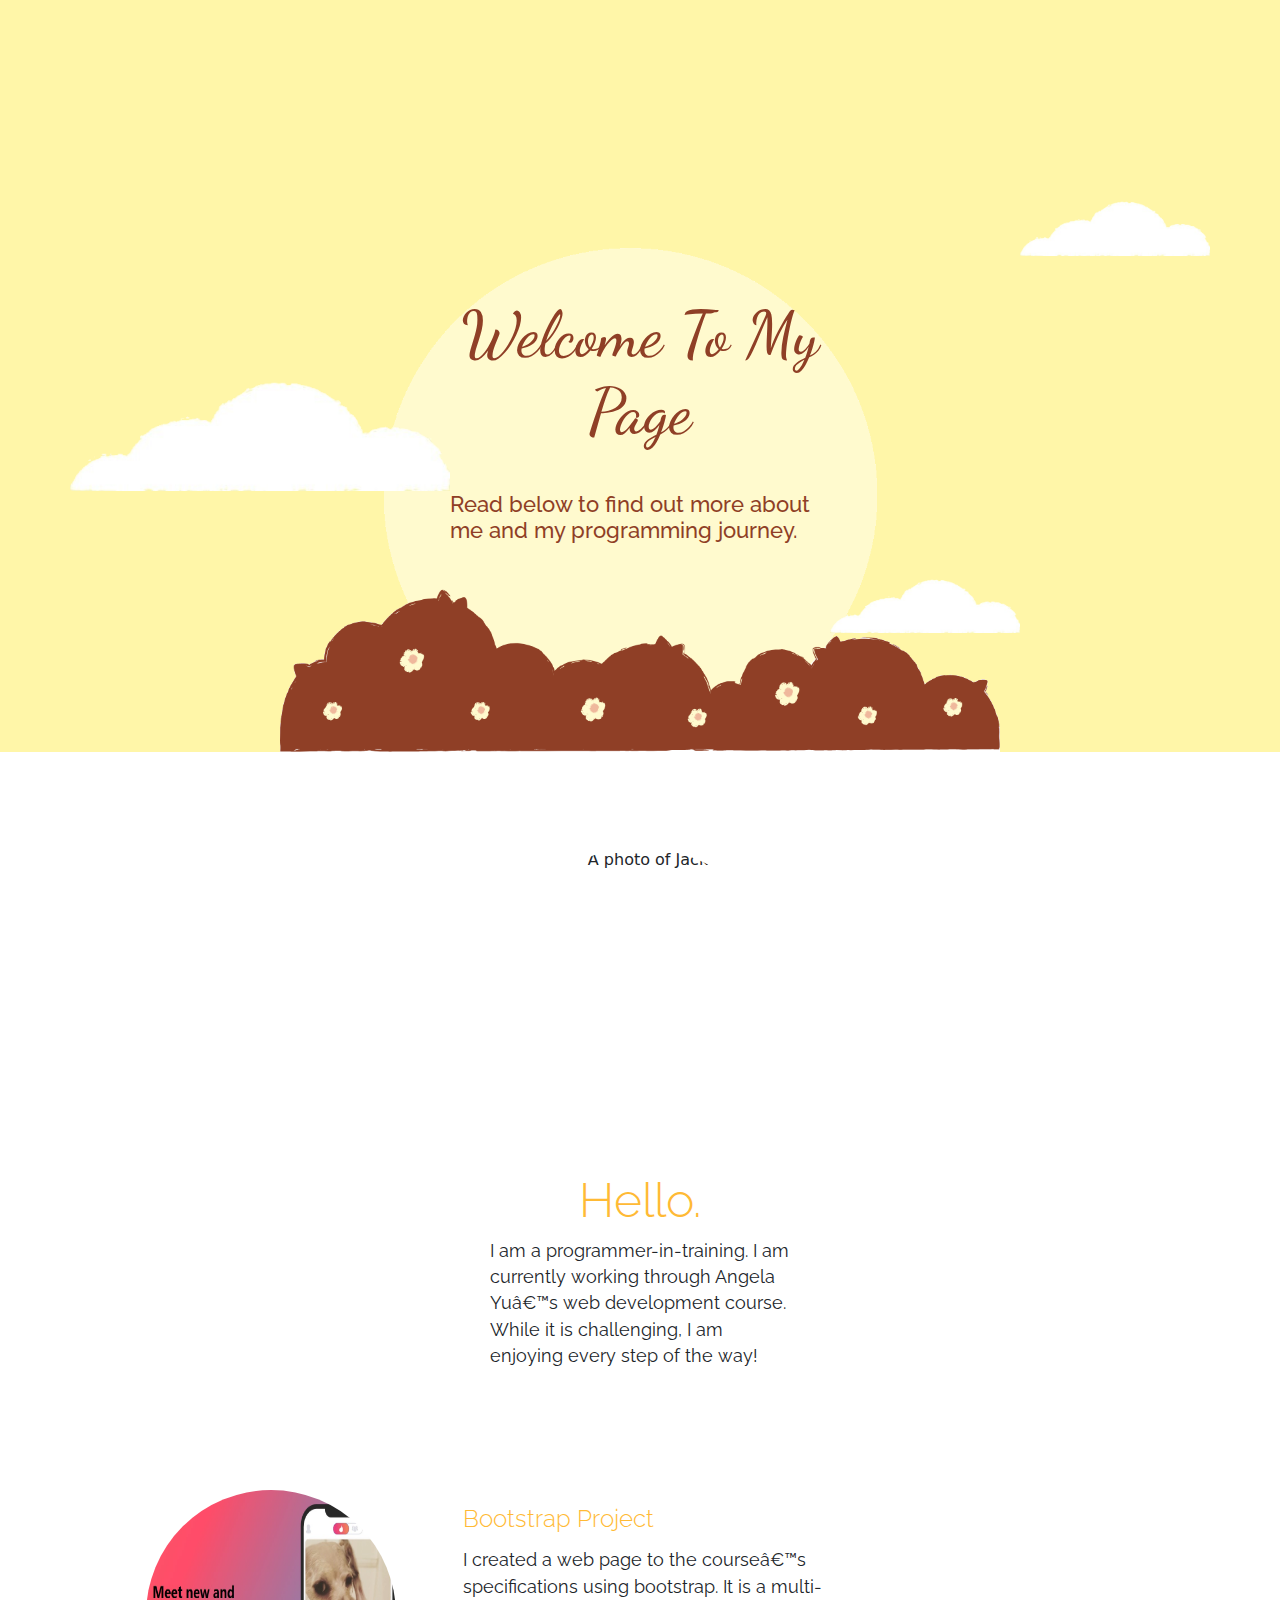
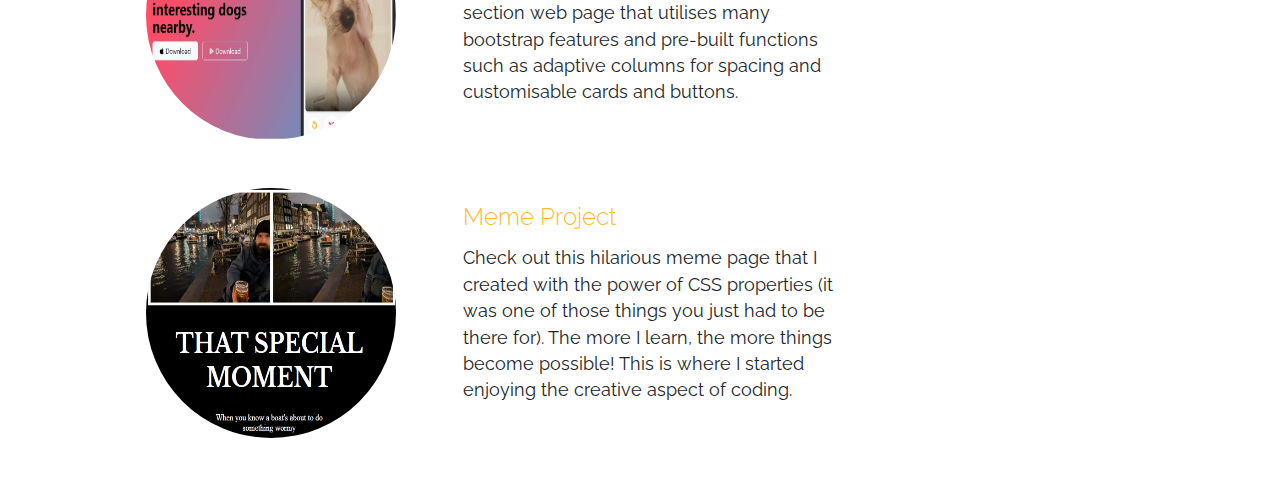
==== index.html @ 532f1c84 "Add files via upload" ====
<!DOCTYPE html>

<html lang="en">
    <head>
        <metacharset="UTF-8">
        <title>Jack Coogan</title>
        <link 
            href="https://cdn.jsdelivr.net/npm/bootstrap@5.3.3/dist/css/bootstrap.min.css" 
            rel="stylesheet" 
            integrity="sha384-QWTKZyjpPEjISv5WaRU9OFeRpok6YctnYmDr5pNlyT2bRjXh0JMhjY6hW+ALEwIH" 
            crossorigin="anonymous"
            >

        <link rel="preconnect" href="https://fonts.googleapis.com">
        <link rel="preconnect" href="https://fonts.gstatic.com" crossorigin>
        <link href="https://fonts.googleapis.com/css2?family=Dancing+Script:wght@400..700&display=swap" rel="stylesheet">

        <link rel="preconnect" href="https://fonts.googleapis.com">
        <link rel="preconnect" href="https://fonts.gstatic.com" crossorigin>
        <link href="https://fonts.googleapis.com/css2?family=Raleway:ital,wght@0,100..900;1,100..900&display=swap" rel="stylesheet">

        <link rel="stylesheet" href="./style.css">
    </head>
    
    <body>
        <!-- A.Title start -->
        <section id="title">
            <div class="a1-b1-container">
                    <div class="a1-container container  px-4 pt-5">
                        <div class="row">
                            <div class="col-8 picdiv mx-auto">
                                <img class="sun" src="./Assets/sun&bush3.png" alt="Image of sun behind bushes." >
                            </div>
                        </div>
                    </div>
                <!-- B1 container created to overlay on top of A1. Used for placing images (clouds) and text. -->
                    <div class="b1-container container px-4 pt-5">
                        <div class="b1-grid">
                            <div class="cloudbox cloud1"><img src="./Assets/cloud2.png" alt="Cloud"></div>
                            <div class="cloudbox cloud2"><img src="./Assets/cloud2.png" alt="Cloud"></div>
                            <div class="cloudbox cloud3"><img src="./Assets/cloud2.png" alt="Cloud"></div>
                            <div class="cloudbox welcomepage"><h1>Welcome To My Page</h1></div>
                            <div class="cloudbox readbelow"><h2>Read below to find out more about me and my programming journey.</h2></div>
                            
                            <!-- Temporary empty divs below to help with visualising item placement -->
                            <!-- <div class="cloudbox"></div>
                            <div class="cloudbox"></div>
                            <div class="cloudbox"></div>
                            <div class="cloudbox"></div>
                            <div class="cloudbox"></div>
                            <div class="cloudbox"></div>
                            <div class="cloudbox"></div>
                            <div class="cloudbox"></div>
                            <div class="cloudbox"></div>
                            <div class="cloudbox"></div>
                            <div class="cloudbox"></div>
                            <div class="cloudbox"></div>
                            <div class="cloudbox"></div>
                            <div class="cloudbox"></div>
                            <div class="cloudbox"></div>
                            <div class="cloudbox"></div>
                            <div class="cloudbox"></div>
                            <div class="cloudbox"></div>
                            <div class="cloudbox"></div>
                            <div class="cloudbox"></div>
                            <div class="cloudbox"></div> -->
                        </div>
                    </div>
            </div>
        </section>
        <!-- Title end-->

        <!-- B.Intro start-->
        <section id="intro">
            <div class="c1-top-container">
                <div class="c1-container container px-4 py-5 my-5 text-center">
                    <img class="me d-block mx-auto mb-4" src="/13. Capstone Project 2 - Personal Site/Assets/me.jpg" alt="A photo of Jack">
                    <h3 class="display-5">Hello.</h3>
                    <div class="intro-text col-lg-6 mx-auto">
                        <p class="mb-4">I am a programmer-in-training. I am currently working through Angela Yu’s web development course. While it is challenging, I am enjoying every step of the way!</p>
                    </div>
                </div>
            </div>
        </section>
        <!-- Intro end -->

        <!-- Projects start -->
        <section id="projects">
            <div class="container col-xxl-8 px-4 ">
                <div class="row flex-lg-row align-items-center g-3 ">
                  <div class="col-10 col-sm-8 col-lg-4">
                    <img src="./Assets/tindog-pic2.jpg" class="project-icon d-block mx-lg-auto img-fluid" alt="Bootstrap project icon" loading="lazy">
                  </div>
                  <div class="project-text col-lg-6">
                    <h4 class="lh-1 mb-3">Bootstrap Project</h4>
                    <p>I created a web page to the course’s specifications using bootstrap. It is a multi-section web page that utilises many bootstrap features and pre-built functions such as adaptive columns for spacing and customisable cards and buttons.</p>
                  </div>
                </div>
              </div>

              <div class="container col-xxl-8 px-4 ">
                <div class="row flex-lg-row align-items-center g-3 py-5">
                  <div class="col-10 col-sm-8 col-lg-4">
                    <img src="./Assets/meme-pic.jpg" class="project-icon d-block mx-lg-auto img-fluid" alt="Meme project icon" loading="lazy">
                  </div>
                  <div class="project-text col-lg-6">
                    <h4 class="lh-1 mb-3">Meme Project</h4>
                    <p>Check out this hilarious meme page that I created with the power of CSS properties (it was one of those things you just had to be there for). The more I learn, the more things become possible! This is where I started enjoying the creative aspect of coding.</p>
                  </div>
                </div>
              </div>

              <div class="button" height="200" width="200">

              </div>
        </section>
        <!-- Projects end -->

        <!-- About me start -->
        <section id="about-me">

        </section>
        <!-- About me end -->

        <!-- Contact me start -->
        <section id="contact-me">

        </section>
        <!-- Contact me end -->

        <!-- Footer start -->
        <section id="footer">

        </section>
        <!-- Footer end -->
    </body>

</html>
---- style.css ----
body{
    
  }
  
p{
  font-family: "Raleway"; 
  font-size: 1.1rem;
  text-align: left;
}

h2{
  font-family: "Raleway";
}
h3{
  font-family: "Raleway";
  color: #ffba35;
  font-weight: 500;
  font-size: 2.2rem
}
h4{
  font-family: "Raleway";
  color: #ffba35;
  font-weight: 300;
  font-size: 1.5rem;
}

/* #region CSS for title section */
  
.sun{
    width: 100%;
  }
  
  
/* The a1 and b1 containers were intially centered as bootstrap containers and I tried to overlay b1 over a1 by 
translating it upwards by 100%. This however meant that the b1 container was not removed from the normal document 
flow and so left space underneath, meaning there would be a large gap between this section and the next. 
To get around this I created the a1-b1-container around both a1 and b1 and set it to relative, then set the a1 and b1 to absolute. 
This un-centered them, so I set the a1-b1-container to display as flex and justify-content to center.
Although the a1-b1-container is relative, its contents are absolute, which stops the container from "seeing"
the dimensions of its contents, reducing the height of the container to zero. This means that the next section
would still overlap this one. To get around this I had to use the same media query points that were used for
the b1-container to set the height of the a1-b1-container so that it would "push" the next section down.*/

#title{
  background-color:#fff6a8;
  padding-top: 200px;
  }
.a1-b1-container{
  display: flex;
  justify-content: center;
  position: relative;
  }

.a1-container{
    position: absolute;
    z-index: 1;
  }
.a1-flex{
    display: flex;
    justify-content: center;
  }
  
.b1-container{
    /*b1-container created to overlay a1 in order to overlay images and text*/
    /* background-color: rgb(30, 255, 0); */
    position: absolute;
    z-index: 2;
  }
.b1-flex{
    display: flex;
    justify-content: center;
  }
  
.b1-grid{
    /* Created grid in order to place cloud images and text. */
    display: grid;
    /* 6x6 equal grid for now, could add different sized columns if wanted to have varying cloud sizes */
    grid-template: repeat(6, 1fr) / repeat(6, 1fr); 
    /*Added 3rem to dimensions and translated due to padding on the b1-container. 
    This way the b1-grid will completely overlay the b1-container. */
    height: calc(100% + 3rem); 
    width: calc(100% + 3rem);
    transform: translate(-1.5rem, -3rem);
    
  }
  
.cloudbox{
    /* Temporary borders to help visualise. */
    /* border: solid; */
    border-color: black;
  }
  
.cloudbox > img{
    width: 100%;
  }
  
.cloud1{
    grid-area: 1/6/1/7;
  }
.cloud2{
    grid-area: 3/1/3/3;
  }
.cloud3{
    grid-area: 5/5/5/6;
  }
  
  /* See the below media queries for b1-container. b1-grid is set up as 6x6,
  so the width of each box is the b1-grid width/6. 
  To make h1 fit inside a box I tried setting it's width to the b1-grid width/6.
  Then I did width/3 and height/3 in order to fill four boxes. 
  I could try altering the number of boxes/columns & rows it will span with media query. 
  I will have to alter width & height accordingly.
  */
 h1{
    text-align: center;
    margin: 0;
    color: #8f3f26;
    height: 100%;
    width: 100%;
    font-family: "Dancing Script";
    }
 .welcomepage{
    grid-area: 2/3/4/5;
  }
 .readbelow{
    grid-area: 4/3/5/5;
  }
 .readbelow > h2{
    margin: 0;
    color: #8f3f26;
  }
  
  
  
/* #region Media queries for breakpoints */
  
  
  /* y/x ratio of a1-container changes at different breakpoints. 
  To have b1 mimic the size of a1, check y of a1 at
  all breakpoints.
  @>1400px: x is variable
  @>1200px: x=1140px y=552.062px
  @>992px: x=960px y=468.031px
  @>768px: x=720px y=356.031px
  @>576px: x=540px y=272.016px
  @<576px: x is variable  */
  
  @media (max-width: 575px){
    .a1-container{
      width: 540px;
    }
    .b1-container{
      height: 272.016px;
      width: 540px;
    }
    .readbelow{
      display: none;
    }
    .welcomepage{
      width: calc(540px / 3);
      height: calc(272.016px / 3);
    }
    h1{
      font-size: 2.5rem;
      padding-top: 40px;
    }
  }
  
  @media (min-width: 576px) and (max-width: 767px){
    .b1-container{
      height: 272.016px;
    }
    .welcomepage{
      width: calc(540px / 3);
      height: calc(272.016px / 3);
    }
    h1{
      font-size: 2.5rem;
      padding-top: 40px;
    }
    .readbelow{
      display: none;
    }
  }
  @media (min-width: 768px) and (max-width: 991px){
    .b1-container{
      height: 356.031px;
    }
    .welcomepage{
      width: calc(720px / 3);
      height: calc(356.031px / 3);
    }
    h1{
      padding-top: 20px;
      font-size: 2.5rem;
    }
    .readbelow > h2{
      font-size: 0.9rem;
    }
  }
  @media (min-width: 992px) and (max-width: 1199px){
    .b1-container{
      height: 468.031px;
    }
    .welcomepage{
      width: calc(960px / 3);
      height: calc(468.031px / 3);
    }
    h1{
      font-size: 3rem;
      padding-top: 30px;
    }
    .readbelow > h2{
      font-size: 1.2rem;
    }
  }
  @media (min-width: 1200px) and (max-width: 1399px){
    .a1-container{
      height: 552.062px;
    }
    .b1-container{
        height: 552.062px;
        width: 1140px;
      }
    .welcomepage{
    width: calc(1140px / 3);
    height: calc(552.062px / 3);
    }
    h1{
      font-size: 4rem;
      padding-top: 10px;
    }
    .readbelow > h2{
      font-size: 1.4rem;
    }
  }
  @media (min-width: 1400px){
    .a1-container{
      width: 1140px;
    }
    .b1-container{
      height: 552.062px;
      width: 1140px;
    }
    .welcomepage{
      width: calc(1140px / 3);
      height: calc(552.062px / 3);
    }
    h1{
      font-size: 4rem;
      padding-top: 10px;
    }
    .readbelow > h2{
      font-size: 1.4rem;
    }
  }
  
  /* #endregion */
  
/* #region Media queries for a1-b1-container */

@media (max-width: 575px){
  
  .a1-b1-container{
    height: 272.016px;
    width: 540px;
  }
}
@media (min-width: 576px) and (max-width: 767px){
  .a1-b1-container{
    height: 272.016px;
  }
  
}
@media (min-width: 768px) and (max-width: 991px){
  .a1-b1-container{
    height: 356.031px;
  }
  
}
@media (min-width: 992px) and (max-width: 1199px){
  .a1-b1-container{
    height: 468.031px;
  }
}
@media (min-width: 1200px) and (max-width: 1399px){
  .a1-b1-container{
      height: 552.062px;
    }
}
@media (min-width: 1400px){
  .a1-b1-container{
    height: 552.062px;
  }
}

/* #endregion */

/* #endregion */

/* #region CSS for intro section */

.me{
  border-radius: 50%;
  width: 300px; 
  height: 300px;
}
.intro-text{
  max-width: 300px;
}

/* #endregion */

/* CSS for projects section */

.project-icon{
  border-radius: 50%;
  width: 250px;
  height: 250px;
}
.project-text{
  max-width: 400px;
}

@media (min-width: 576px) and (max-width: 992px){
  #projects{
  transform: translateX(20vw);
  }
}
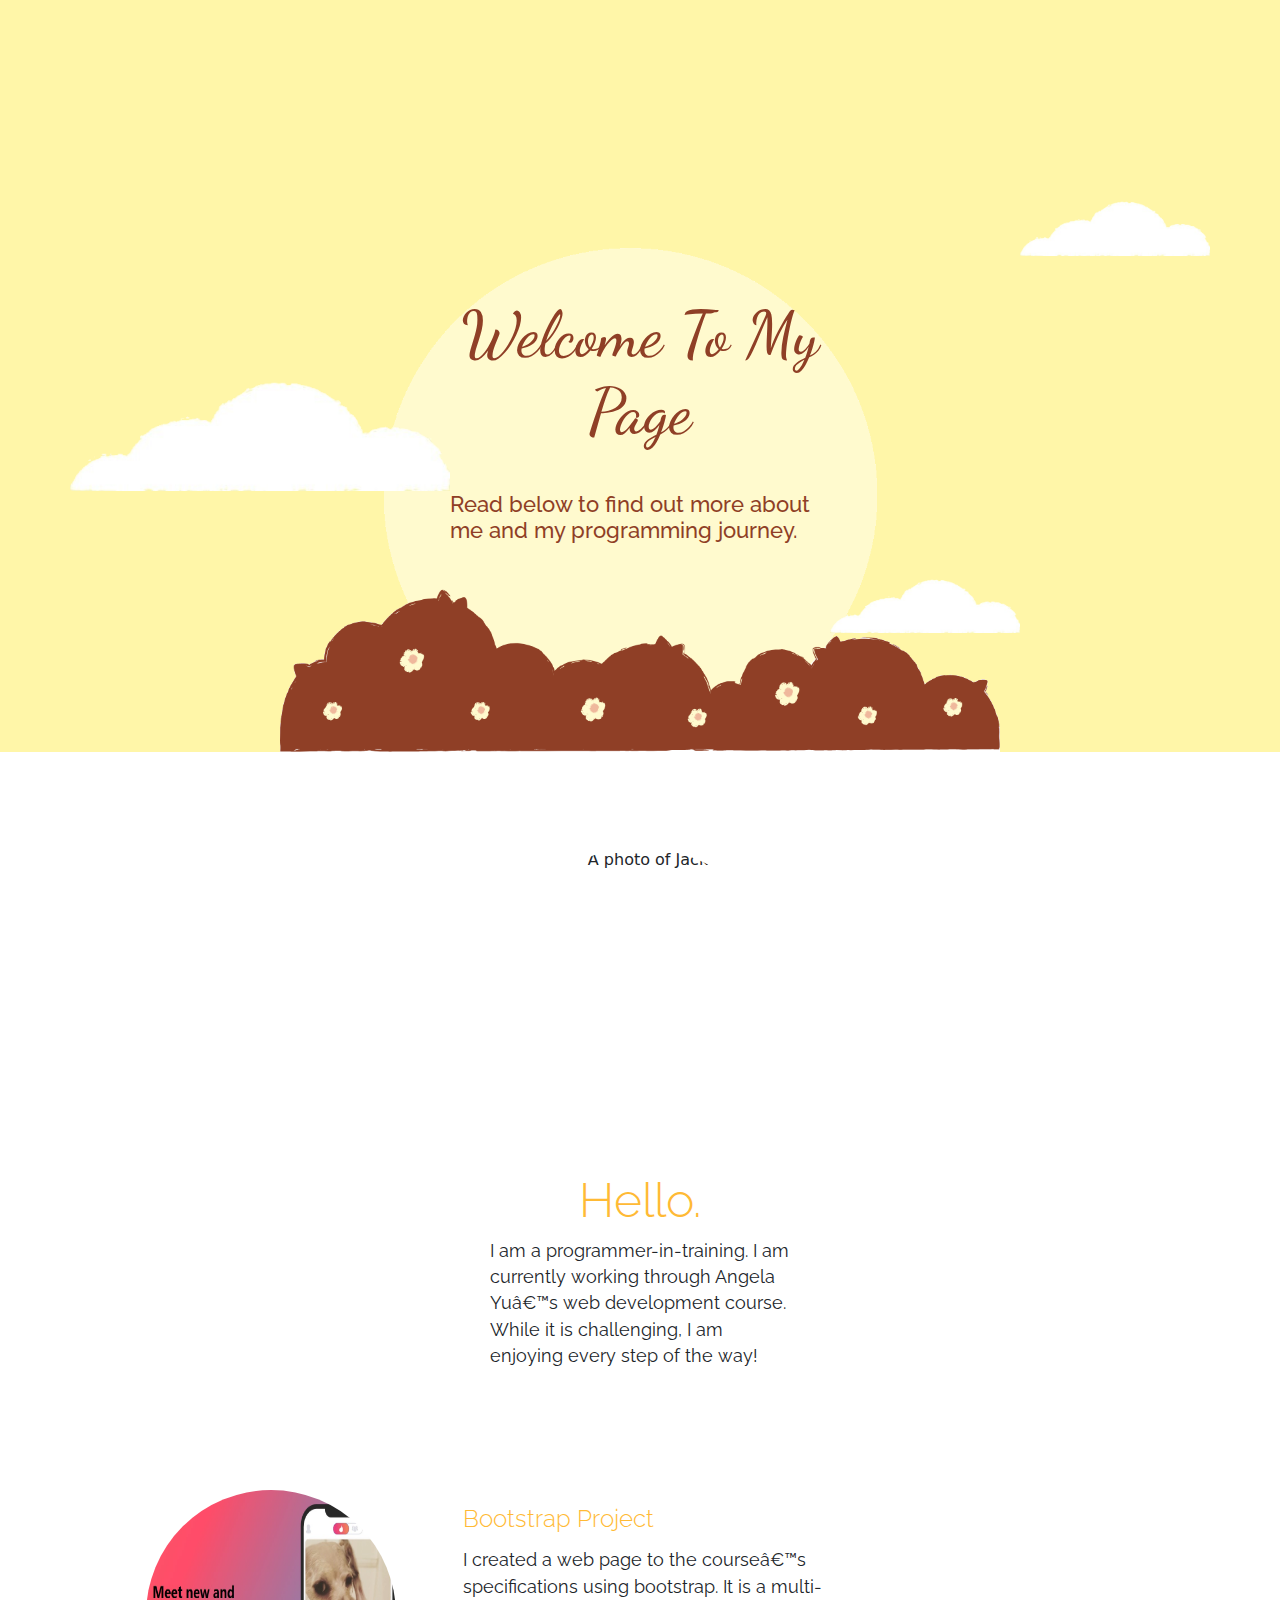
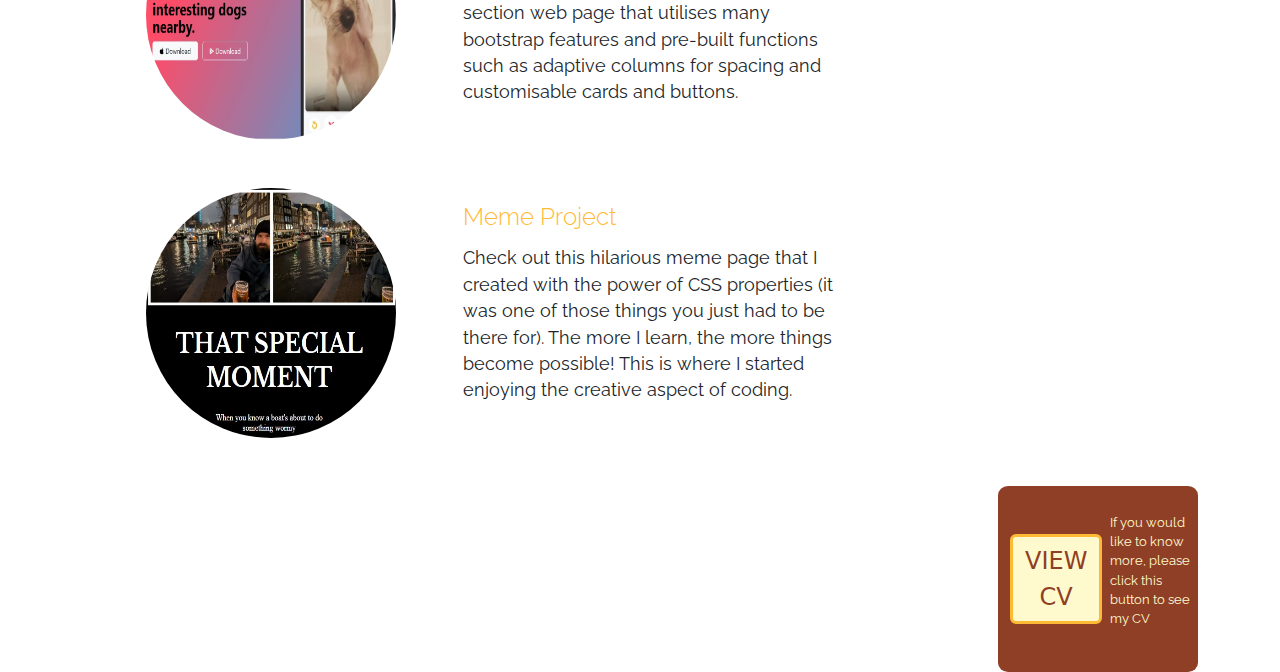
==== commit b680593f: "Add files via upload" ====
--- a/index.html
+++ b/index.html
@@ -88,31 +88,36 @@
         <section id="projects">
             <div class="container col-xxl-8 px-4 ">
                 <div class="row flex-lg-row align-items-center g-3 ">
-                  <div class="col-10 col-sm-8 col-lg-4">
-                    <img src="./Assets/tindog-pic2.jpg" class="project-icon d-block mx-lg-auto img-fluid" alt="Bootstrap project icon" loading="lazy">
-                  </div>
-                  <div class="project-text col-lg-6">
-                    <h4 class="lh-1 mb-3">Bootstrap Project</h4>
-                    <p>I created a web page to the course’s specifications using bootstrap. It is a multi-section web page that utilises many bootstrap features and pre-built functions such as adaptive columns for spacing and customisable cards and buttons.</p>
-                  </div>
+                    <div class="col-10 col-sm-8 col-lg-4">
+                        <img src="./Assets/tindog-pic2.jpg" class="project-icon d-block mx-lg-auto img-fluid" alt="Bootstrap project icon" loading="lazy">
+                    </div>
+                    <div class="project-text col-lg-6">
+                        <h4 class="lh-1 mb-3">Bootstrap Project</h4>
+                        <p>I created a web page to the course’s specifications using bootstrap. It is a multi-section web page that utilises many bootstrap features and pre-built functions such as adaptive columns for spacing and customisable cards and buttons.</p>
+                    </div>
                 </div>
-              </div>
-
-              <div class="container col-xxl-8 px-4 ">
                 <div class="row flex-lg-row align-items-center g-3 py-5">
-                  <div class="col-10 col-sm-8 col-lg-4">
-                    <img src="./Assets/meme-pic.jpg" class="project-icon d-block mx-lg-auto img-fluid" alt="Meme project icon" loading="lazy">
-                  </div>
-                  <div class="project-text col-lg-6">
-                    <h4 class="lh-1 mb-3">Meme Project</h4>
-                    <p>Check out this hilarious meme page that I created with the power of CSS properties (it was one of those things you just had to be there for). The more I learn, the more things become possible! This is where I started enjoying the creative aspect of coding.</p>
-                  </div>
+                    <div class="col-10 col-sm-8 col-lg-4">
+                        <img src="./Assets/meme-pic.jpg" class="project-icon d-block mx-lg-auto img-fluid" alt="Meme project icon" loading="lazy">
+                    </div>
+                    <div class="project-text col-lg-6">
+                        <h4 class="lh-1 mb-3">Meme Project</h4>
+                        <p>Check out this hilarious meme page that I created with the power of CSS properties (it was one of those things you just had to be there for). The more I learn, the more things become possible! This is where I started enjoying the creative aspect of coding.</p>
+                    </div>
                 </div>
-              </div>
-
-              <div class="button" height="200" width="200">
-
-              </div>
+                <div class="cv-container row flex-row-reverse">
+                    <div class="cv-button-box col-2">
+                        <div class="row flex-row-reverse ">
+                            <div class= "col-6 align-content-center">
+                                <p>If you would like to know more, please click this button to see my CV</p>
+                            </div>
+                            <div class="cv-button col-6 my-5">
+                                <a href="./Public/4.4 HTML capstone project/index.html"><button class="btn btn-outline-warning" type="button">VIEW CV</button></a>
+                            </div>
+                        </div>
+                    </div>
+                </div>
+            </div>
         </section>
         <!-- Projects end -->
 
--- a/style.css
+++ b/style.css
@@ -327,5 +327,30 @@
   #projects{
   transform: translateX(20vw);
   }
-}
-
+  .cv-container{
+    transform: translateX(-40vw);
+  }
+}
+
+.cv-button{
+  max-width: 100px;
+  min-width: 100px;
+}
+.cv-container p{
+  font-size: 0.8rem;
+  text-align: left;
+  min-width: 90px;
+  color: #ffface;
+}
+.cv-container button{
+  font-size: 1.5rem;
+  border: solid;
+  border-color: #ffba35;
+  background-color: #ffface;
+  color: #8f3f26;
+}
+.cv-button-box{
+  background-color: #8f3f26;
+  min-width: 200px;
+  border-radius: 5%;
+}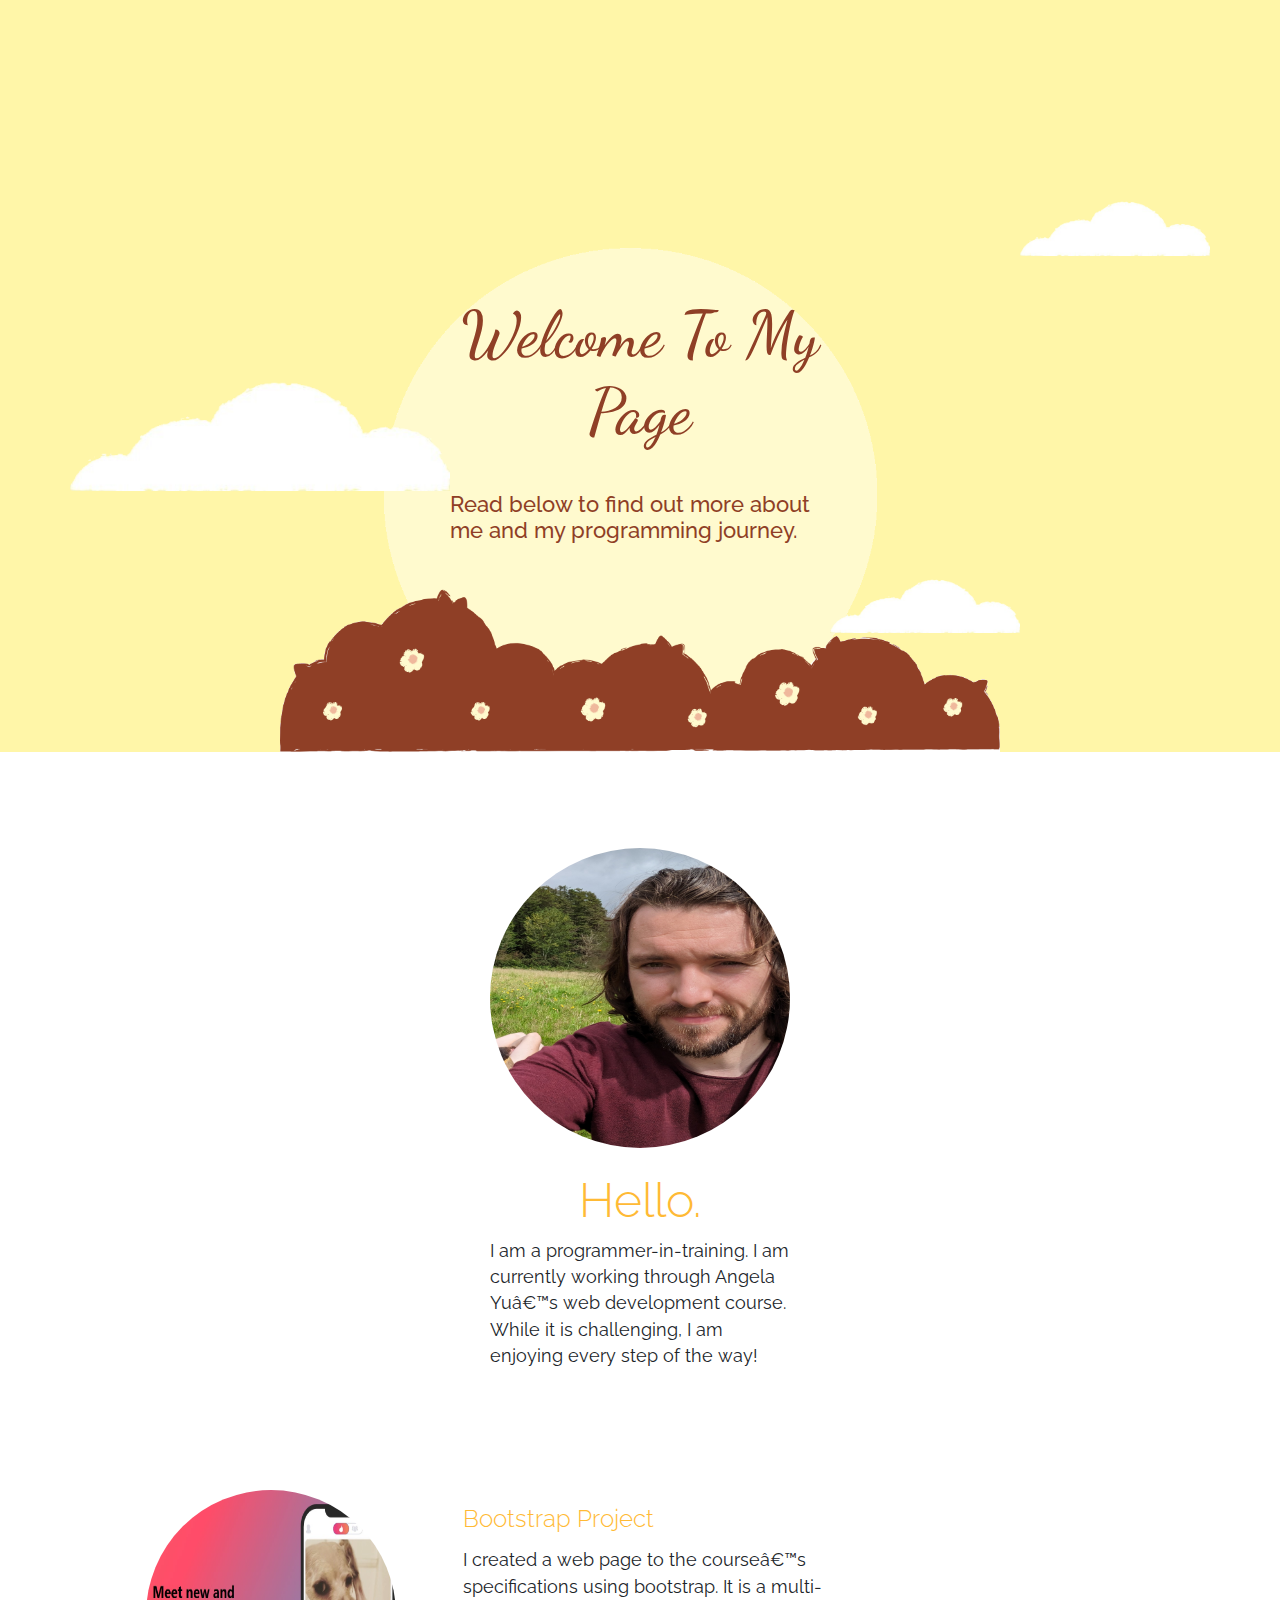
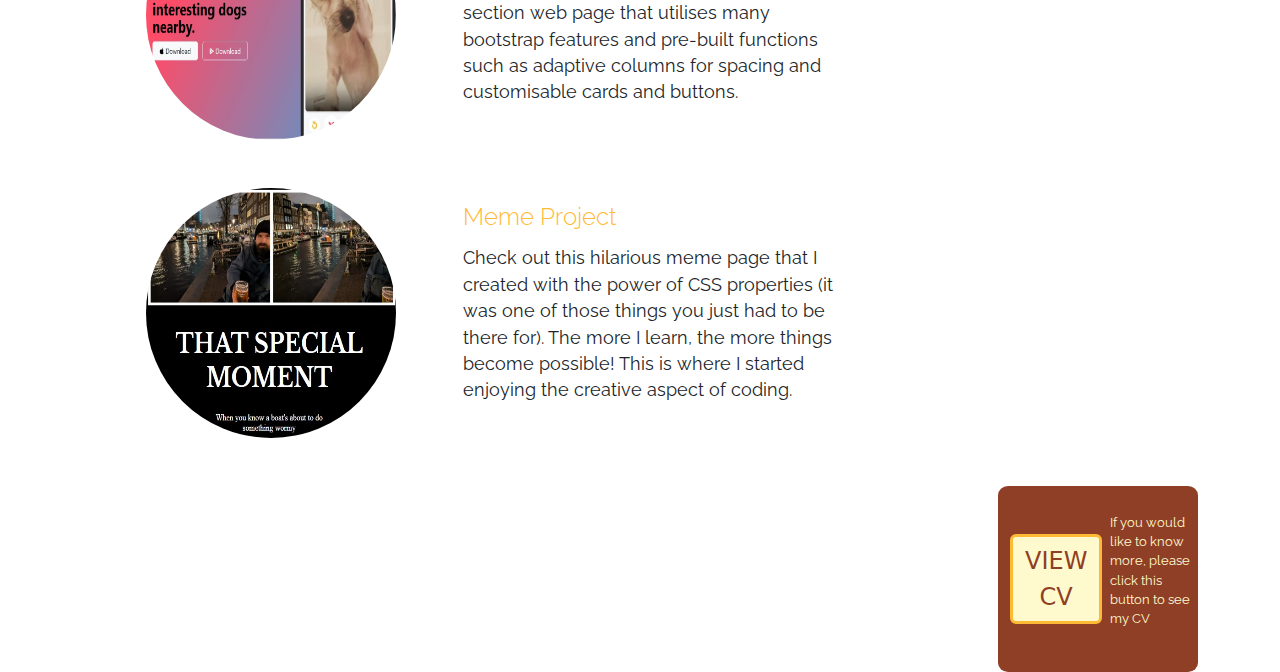
==== commit be37fa40: "Add files via upload" ====
--- a/index.html
+++ b/index.html
@@ -10,7 +10,7 @@
             integrity="sha384-QWTKZyjpPEjISv5WaRU9OFeRpok6YctnYmDr5pNlyT2bRjXh0JMhjY6hW+ALEwIH" 
             crossorigin="anonymous"
             >
-
+            
         <link rel="preconnect" href="https://fonts.googleapis.com">
         <link rel="preconnect" href="https://fonts.gstatic.com" crossorigin>
         <link href="https://fonts.googleapis.com/css2?family=Dancing+Script:wght@400..700&display=swap" rel="stylesheet">
@@ -74,7 +74,7 @@
         <section id="intro">
             <div class="c1-top-container">
                 <div class="c1-container container px-4 py-5 my-5 text-center">
-                    <img class="me d-block mx-auto mb-4" src="/13. Capstone Project 2 - Personal Site/Assets/me.jpg" alt="A photo of Jack">
+                    <img class="me d-block mx-auto mb-4" src="./Assets/me.jpg" alt="A photo of Jack">
                     <h3 class="display-5">Hello.</h3>
                     <div class="intro-text col-lg-6 mx-auto">
                         <p class="mb-4">I am a programmer-in-training. I am currently working through Angela Yu’s web development course. While it is challenging, I am enjoying every step of the way!</p>
@@ -138,6 +138,12 @@
 
         </section>
         <!-- Footer end -->
+
+        <script src="https://cdn.jsdelivr.net/npm/bootstrap@5.3.3/dist/js/bootstrap.bundle.min.js" 
+            integrity="sha384-YvpcrYf0tY3lHB60NNkmXc5s9fDVZLESaAA55NDzOxhy9GkcIdslK1eN7N6jIeHz" 
+            crossorigin="anonymous">
+        </script>
+
     </body>
 
 </html>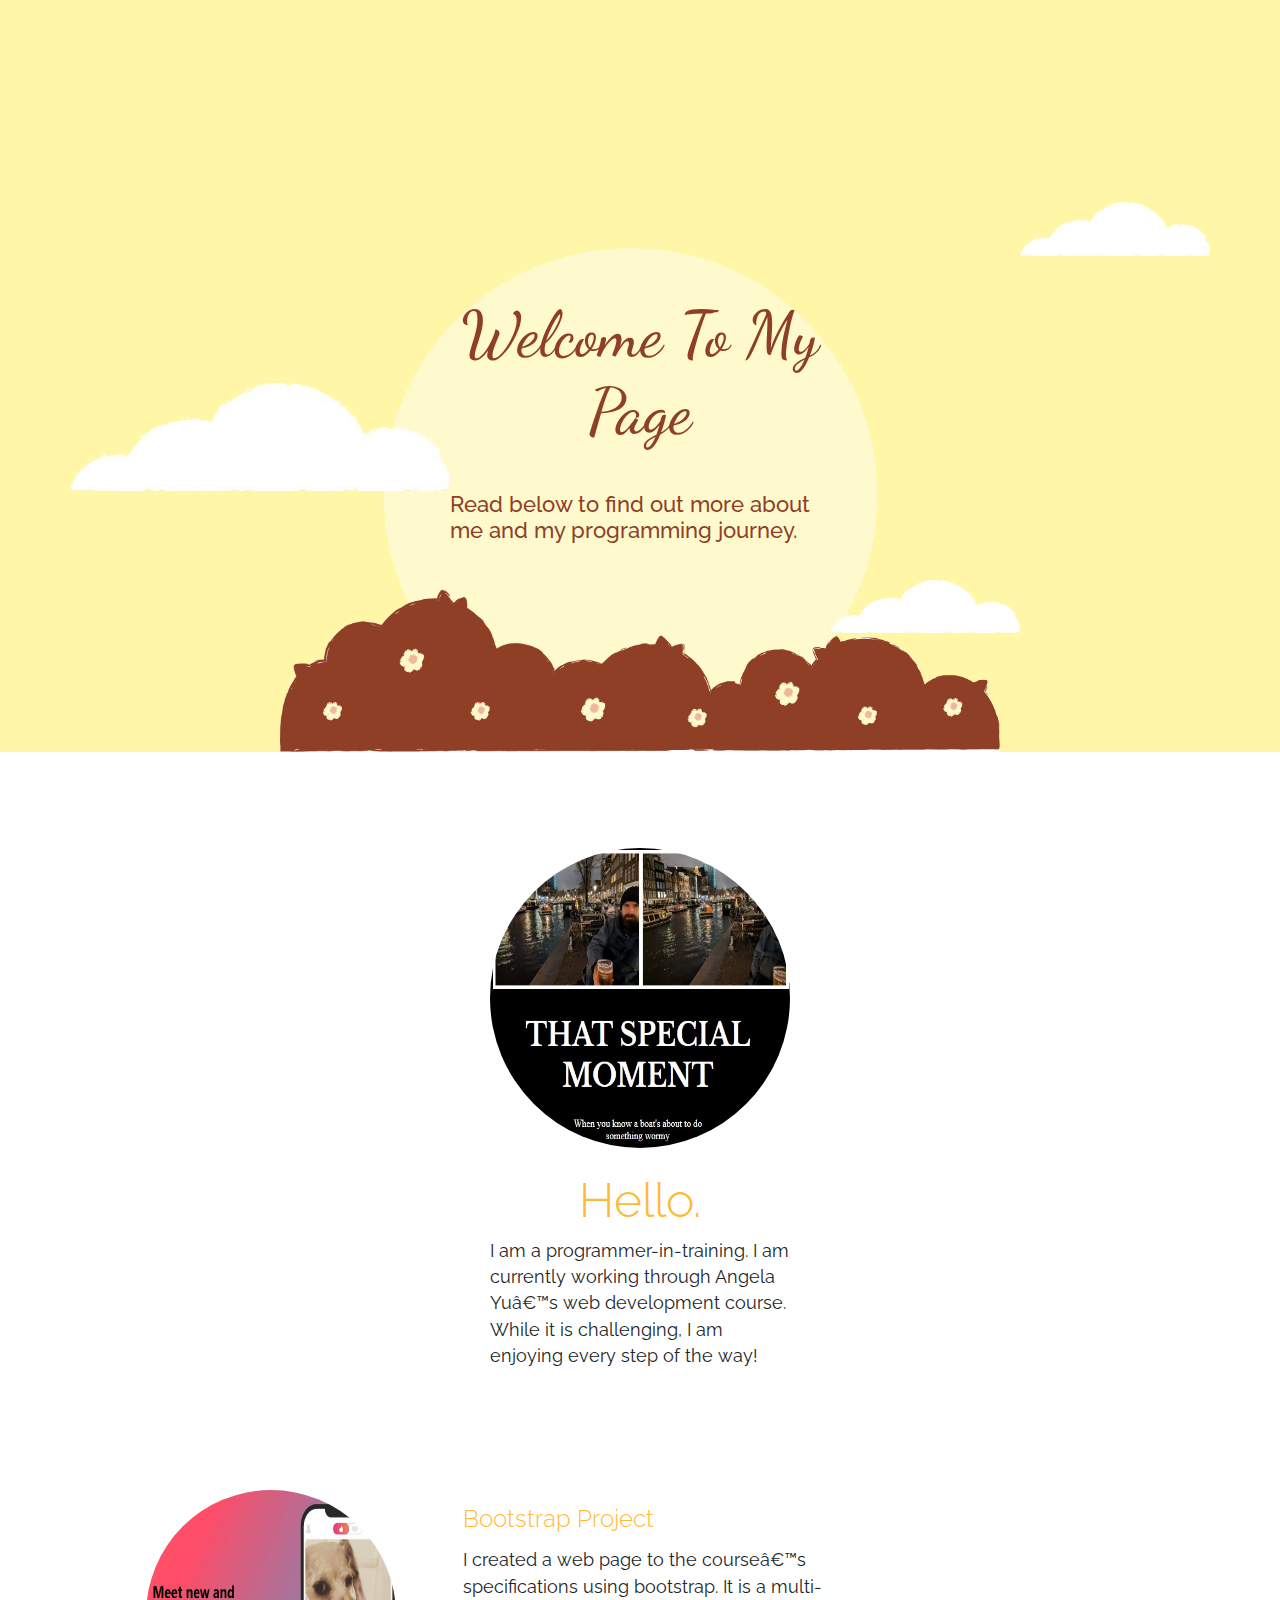
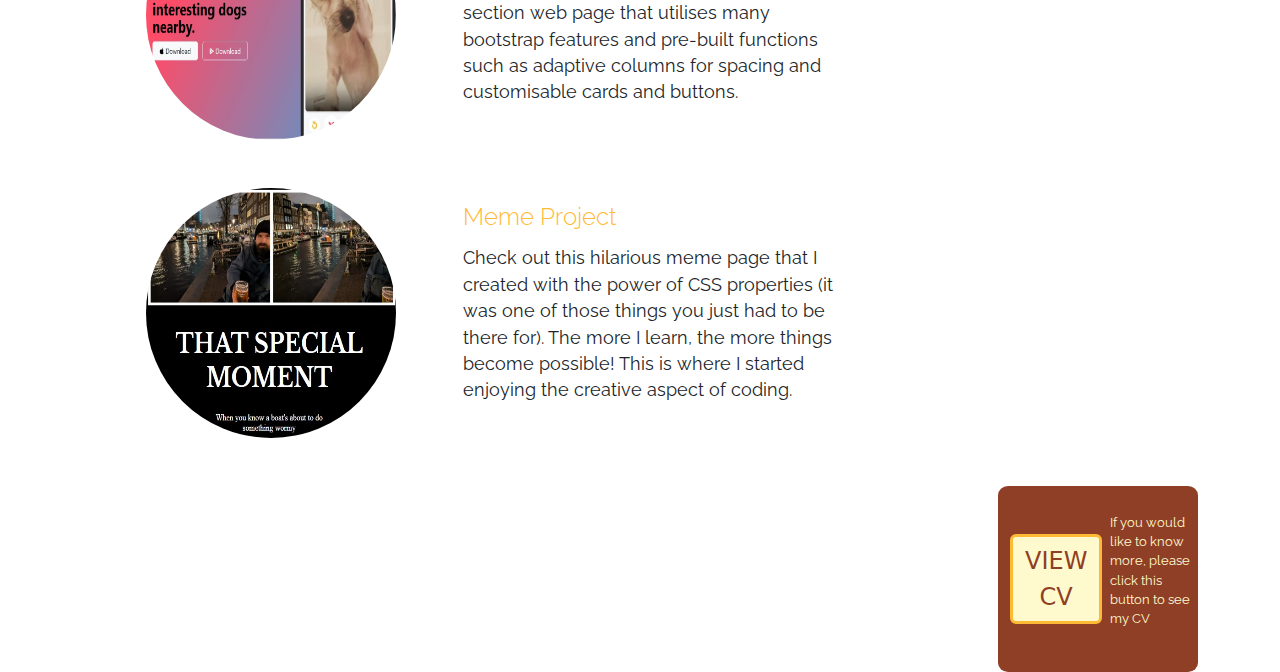
==== commit 04770018: "Update index.html" ====
--- a/index.html
+++ b/index.html
@@ -74,7 +74,7 @@
         <section id="intro">
             <div class="c1-top-container">
                 <div class="c1-container container px-4 py-5 my-5 text-center">
-                    <img class="me d-block mx-auto mb-4" src="./Assets/me.jpg" alt="A photo of Jack">
+                    <img class="me d-block mx-auto mb-4" src="./Assets/meme-pic.jpg" alt="A photo of Jack">
                     <h3 class="display-5">Hello.</h3>
                     <div class="intro-text col-lg-6 mx-auto">
                         <p class="mb-4">I am a programmer-in-training. I am currently working through Angela Yu’s web development course. While it is challenging, I am enjoying every step of the way!</p>
@@ -146,4 +146,4 @@
 
     </body>
 
-</html>+</html>
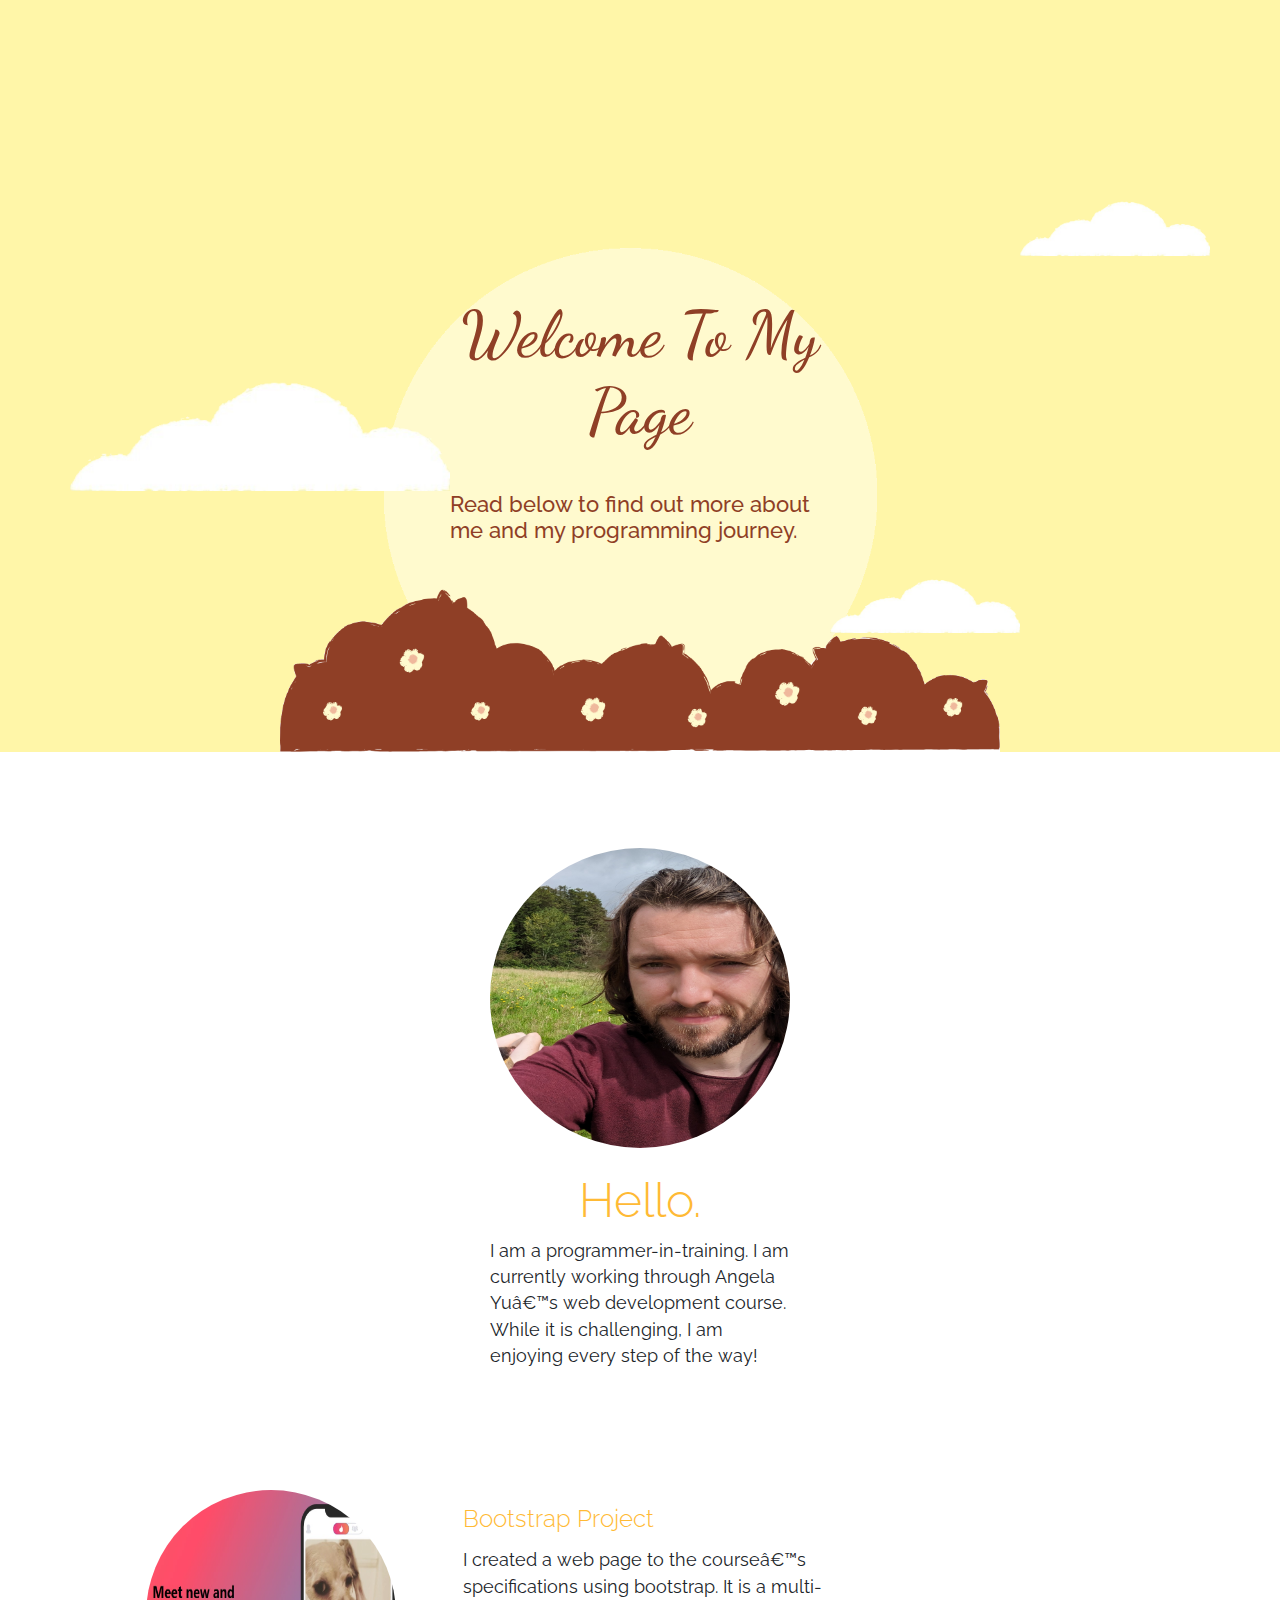
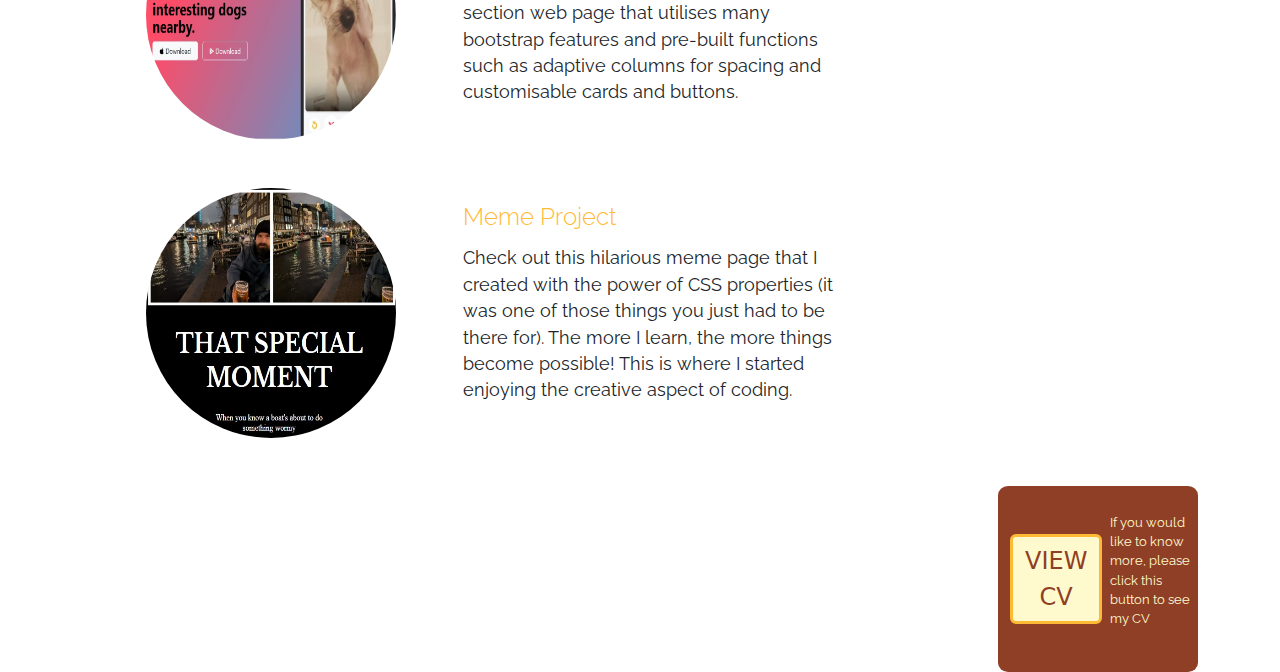
==== commit 22c30dc2: "Update index.html" ====
--- a/index.html
+++ b/index.html
@@ -74,7 +74,7 @@
         <section id="intro">
             <div class="c1-top-container">
                 <div class="c1-container container px-4 py-5 my-5 text-center">
-                    <img class="me d-block mx-auto mb-4" src="./Assets/meme-pic.jpg" alt="A photo of Jack">
+                    <img class="me d-block mx-auto mb-4" src="./Assets/profilepic.jpg" alt="A photo of Jack">
                     <h3 class="display-5">Hello.</h3>
                     <div class="intro-text col-lg-6 mx-auto">
                         <p class="mb-4">I am a programmer-in-training. I am currently working through Angela Yu’s web development course. While it is challenging, I am enjoying every step of the way!</p>
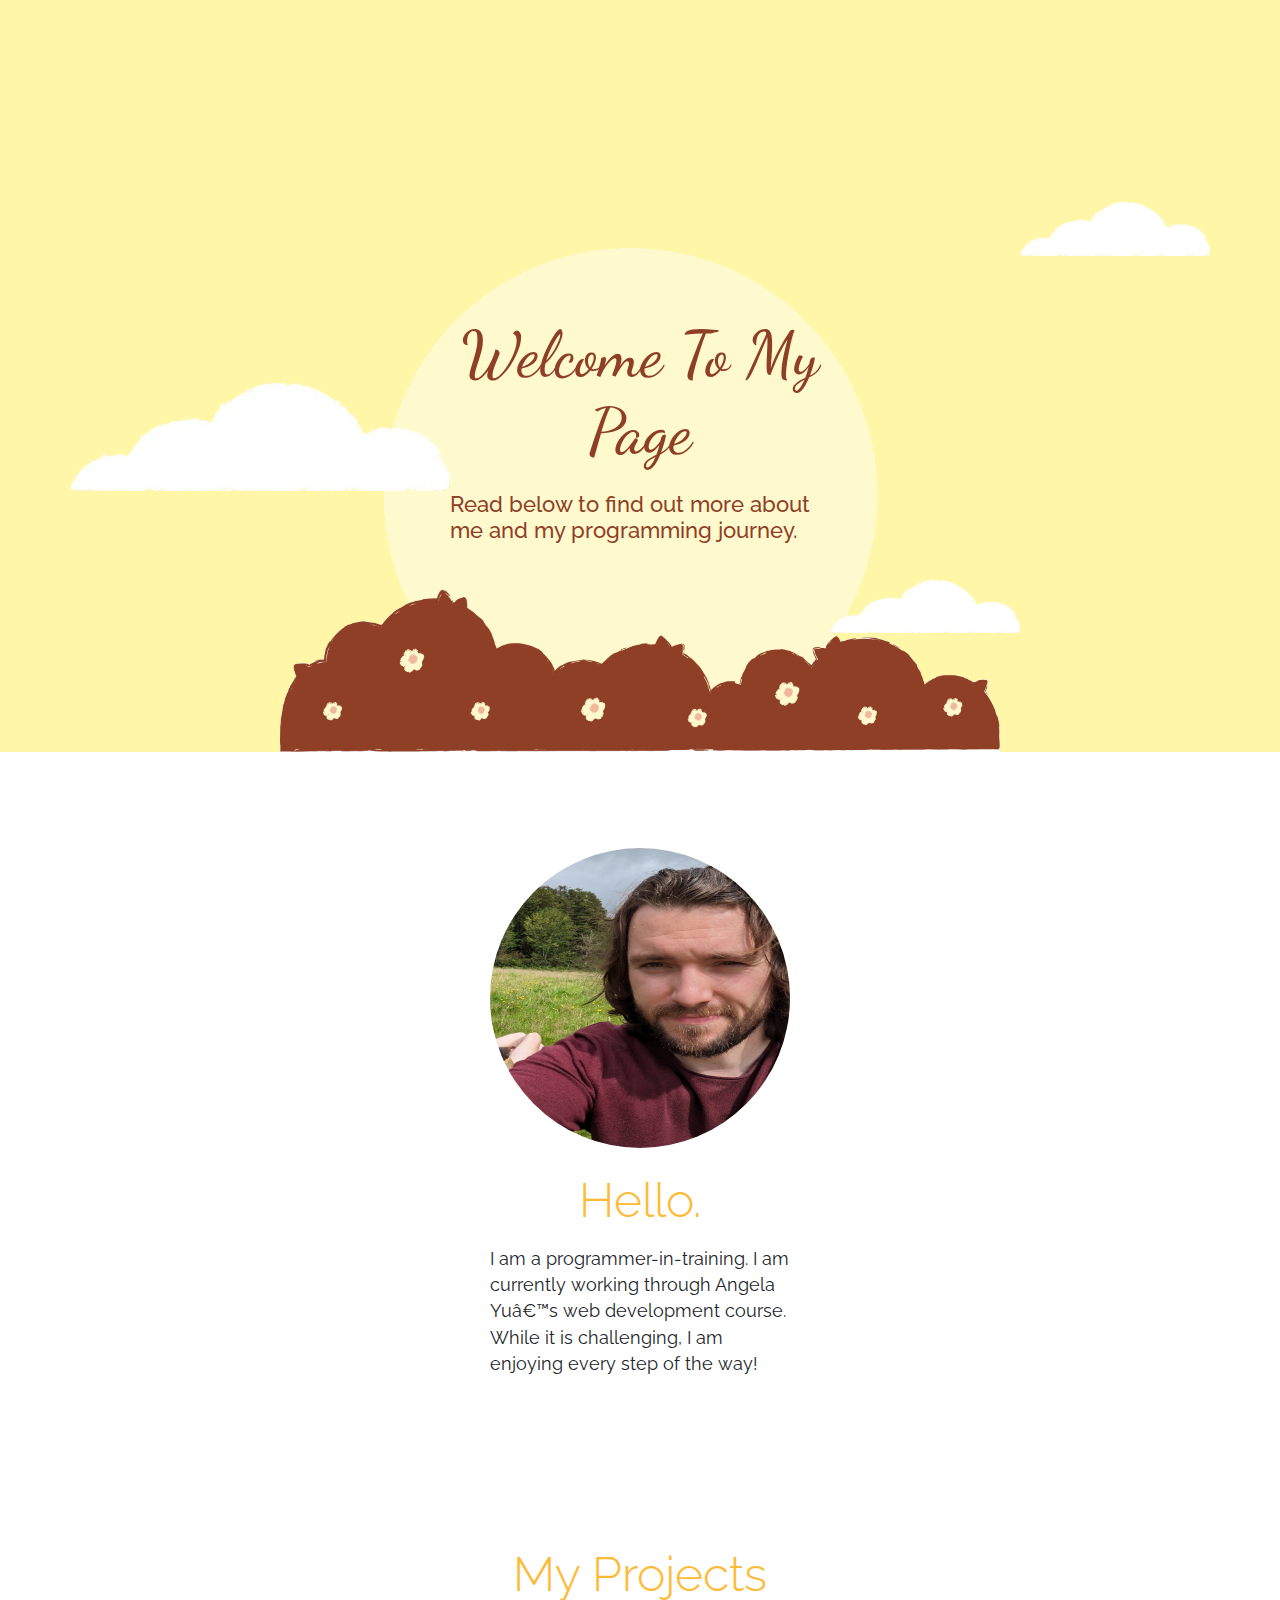
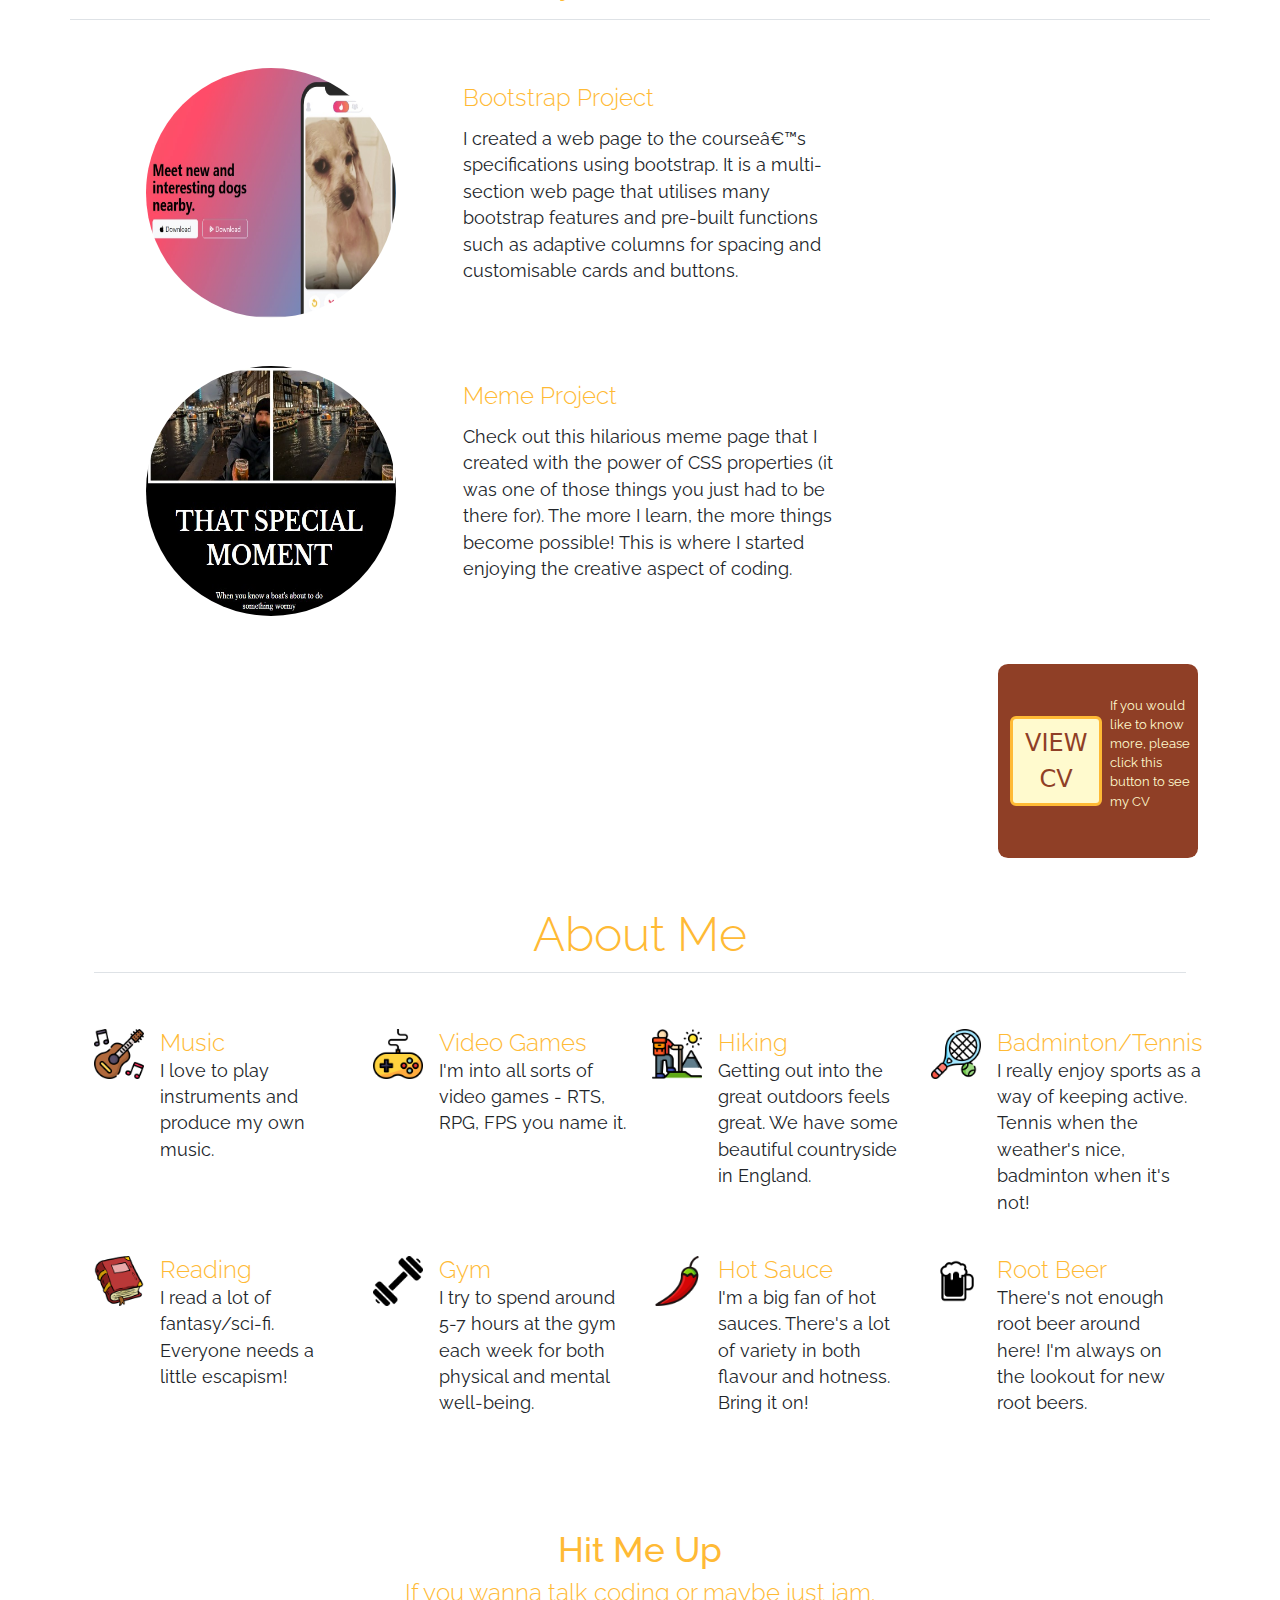
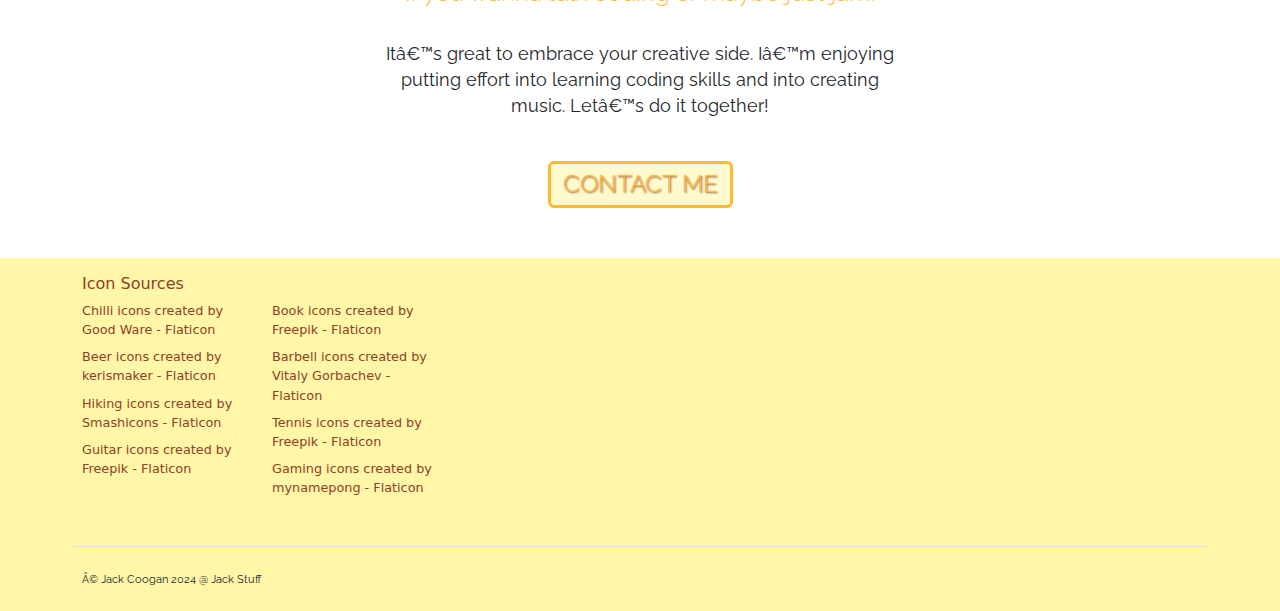
==== commit 53694790: "Add files via upload" ====
--- a/index.html
+++ b/index.html
@@ -76,7 +76,7 @@
                 <div class="c1-container container px-4 py-5 my-5 text-center">
                     <img class="me d-block mx-auto mb-4" src="./Assets/profilepic.jpg" alt="A photo of Jack">
                     <h3 class="display-5">Hello.</h3>
-                    <div class="intro-text col-lg-6 mx-auto">
+                    <div class="intro-text col-lg-6 mx-auto pt-2">
                         <p class="mb-4">I am a programmer-in-training. I am currently working through Angela Yu’s web development course. While it is challenging, I am enjoying every step of the way!</p>
                     </div>
                 </div>
@@ -86,28 +86,29 @@
 
         <!-- Projects start -->
         <section id="projects">
-            <div class="container col-xxl-8 px-4 ">
-                <div class="row flex-lg-row align-items-center g-3 ">
+            <h3 class="display-5 text-center pt-5 pb-2">My Projects</h3>
+            <div class="container col-xxl-8 px-4 border-top pt-5">  <!--Contains the two projects and the button linking to my CV. -->
+                <div class="row flex-lg-row align-items-center g-3 "> <!--Created a row for first project.-->
                     <div class="col-10 col-sm-8 col-lg-4">
-                        <img src="./Assets/tindog-pic2.jpg" class="project-icon d-block mx-lg-auto img-fluid" alt="Bootstrap project icon" loading="lazy">
+                        <a href="https://beardealer.github.io/bootstrap-tindog/"><img src="./Assets/tindog-pic2.jpg" class="project-icon d-block mx-lg-auto img-fluid" alt="Bootstrap project icon" loading="lazy"></a>
                     </div>
                     <div class="project-text col-lg-6">
-                        <h4 class="lh-1 mb-3">Bootstrap Project</h4>
+                        <h4 class="lh-1 mb-3">Bootstrap Project</h4> <!--lh-1 is a bootstrap class defining line height.-->
                         <p>I created a web page to the course’s specifications using bootstrap. It is a multi-section web page that utilises many bootstrap features and pre-built functions such as adaptive columns for spacing and customisable cards and buttons.</p>
                     </div>
                 </div>
-                <div class="row flex-lg-row align-items-center g-3 py-5">
+                <div class="row flex-lg-row align-items-center g-3 py-5"> <!--Created a row for second project.-->
                     <div class="col-10 col-sm-8 col-lg-4">
-                        <img src="./Assets/meme-pic.jpg" class="project-icon d-block mx-lg-auto img-fluid" alt="Meme project icon" loading="lazy">
+                        <a href="https://beardealer.github.io/6.4-meme/"><img src="./Assets/meme-pic.jpg" class="project-icon d-block mx-lg-auto img-fluid" alt="Meme project icon" loading="lazy"></a>
                     </div>
                     <div class="project-text col-lg-6">
                         <h4 class="lh-1 mb-3">Meme Project</h4>
                         <p>Check out this hilarious meme page that I created with the power of CSS properties (it was one of those things you just had to be there for). The more I learn, the more things become possible! This is where I started enjoying the creative aspect of coding.</p>
                     </div>
                 </div>
-                <div class="cv-container row flex-row-reverse">
-                    <div class="cv-button-box col-2">
-                        <div class="row flex-row-reverse ">
+                <div class="cv-container row flex-row-reverse"> <!--Created a row for the CV button. Reverse flex places the item the end of the row.-->
+                    <div class="cv-button-box col-2 py-1"> <!--I wanted to create a brown box around the button and accompanying text rather than changing the colour of a row that occupied the entire width.-->
+                        <div class="row flex-row-reverse "> <!--Created a row inside the brown box so I could create a column for the button and one for the text.-->
                             <div class= "col-6 align-content-center">
                                 <p>If you would like to know more, please click this button to see my CV</p>
                             </div>
@@ -123,18 +124,111 @@
 
         <!-- About me start -->
         <section id="about-me">
-
+            <div class="container px-4 py-5" id="icon-grid">
+                <h3 class="pb-2 border-bottom display-5 text-center">About Me</h3>
+            
+                <div class="row row-cols-1 row-cols-sm-2 row-cols-md-3 row-cols-lg-4 g-4 py-5">
+                  <div class="col d-flex align-items-start">
+                    <img src="./Assets/guitar.png" class="bi text-body-secondary flex-shrink-0 me-3" width="50px" height="50px"></img>
+                    <div>
+                      <h4 class="  mb-0 fs-4  ">Music</h4>
+                      <p>I love to play instruments and produce my own music.</p>
+                    </div>
+                  </div>
+                  <div class="col d-flex align-items-start">
+                    <img src="./Assets/joystick.png" class="bi text-body-secondary flex-shrink-0 me-3" width="50px" height="50px"></img>
+                    <div>
+                      <h4 class="  mb-0 fs-4 ">Video Games</h4>
+                      <p>I'm into all sorts of video games - RTS, RPG, FPS you name it.</p>
+                    </div>
+                  </div>
+                  <div class="col d-flex align-items-start">
+                    <img src="./Assets/hiking.png" class="bi text-body-secondary flex-shrink-0 me-3" width="50px" height="50px"></img>                    <div>
+                      <h4 class="  mb-0 fs-4  ">Hiking</h4>
+                      <p>Getting out into the great outdoors feels great. We have some beautiful countryside in England.</p>
+                    </div>
+                  </div>
+                  <div class="col d-flex align-items-start">
+                    <img src="./Assets/tennis.png" class="bi text-body-secondary flex-shrink-0 me-3" width="50px" height="50px"></img>                    <div>
+                      <h4 class="  mb-0 fs-4  ">Badminton/Tennis</h4>
+                      <p>I really enjoy sports as a way of keeping active. Tennis when the weather's nice, badminton when it's not!</p>
+                    </div>
+                  </div>
+                  <div class="col d-flex align-items-start">
+                    <img src="./Assets/book.png" class="bi text-body-secondary flex-shrink-0 me-3" width="50px" height="50px"></img>                    <div>
+                      <h4 class="  mb-0 fs-4  ">Reading</h4>
+                      <p>I read a lot of fantasy/sci-fi. Everyone needs a little escapism!</p>
+                    </div>
+                  </div>
+                  <div class="col d-flex align-items-start">
+                    <img src="./Assets/barbell.png" class="bi text-body-secondary flex-shrink-0 me-3" width="50px" height="50px"></img>                    <div>
+                      <h4 class="  mb-0 fs-4  ">Gym</h4>
+                      <p>I try to spend around 5-7 hours at the gym each week for both physical and mental well-being.</p>
+                    </div>
+                  </div>
+                  <div class="col d-flex align-items-start">
+                    <img src="./Assets/chilli.png" class="bi text-body-secondary flex-shrink-0 me-3" width="50px" height="50px"></img>                    <div>
+                      <h4 class="  mb-0 fs-4  ">Hot Sauce</h4>
+                      <p>I'm a big fan of hot sauces. There's a lot of variety in both flavour and hotness. Bring it on!</p>
+                    </div>
+                  </div>
+                  <div class="col d-flex align-items-start">
+                    <img src="./Assets/beer.png" class="bi text-body-secondary flex-shrink-0 me-3" width="50px" height="50px"></img>                    <div>
+                      <h4 class="  mb-0 fs-4  ">Root Beer</h4>
+                      <p>There's not enough root beer around here! I'm always on the lookout for new root beers.</p>
+                    </div>
+                  </div>
+                </div>
+              </div>
         </section>
         <!-- About me end -->
 
         <!-- Contact me start -->
         <section id="contact-me">
-
+            <div class="container text-center">
+                <h3>Hit Me Up</h3>
+                <h4>If you wanna talk coding or maybe just jam.</h4>
+                <div class="d-flex justify-content-center">
+                    <p>It’s great to embrace your creative side. I’m enjoying putting effort into learning coding skills and into creating music. Let’s do it together!</p>
+                </div>
+                <a href="./Public/4.4 HTML capstone project/public/contact.html"><button class="btn btn-outline-warning" type="button"><h4>CONTACT ME</h4></button></a>
+            </div>
         </section>
         <!-- Contact me end -->
 
         <!-- Footer start -->
         <section id="footer">
+
+            <div class="container">
+                <footer class="pt-3 pb-2">
+                  <div class="row">
+                    <div class="col-6 col-md-2 mb-3">
+                      <h5>Icon Sources</h5>
+                      <ul class="nav flex-column">
+                        <li class="nav-item mb-2"> <a href="https://www.flaticon.com/free-icons/chilli" class="nav-link p-0" title="chilli icons">Chilli icons created by Good Ware - Flaticon</a></li>
+                        <li class="nav-item mb-2"><a href="https://www.flaticon.com/free-icons/beer" class="nav-link p-0" title="beer icons">Beer icons created by kerismaker - Flaticon</a></li>
+                        <li class="nav-item mb-2"><a href="https://www.flaticon.com/free-icons/hiking" class="nav-link p-0" title="hiking icons">Hiking icons created by Smashicons - Flaticon</a></li>
+                        <li class="nav-item mb-2"><a href="https://www.flaticon.com/free-icons/guitar" class="nav-link p-0" title="guitar icons">Guitar icons created by Freepik - Flaticon</a></li>
+                      </ul>
+                    </div>
+              
+                    <div class="col-6 col-md-2 mb-3">
+                        <h5 style="color: #fff6a8;">Icon Sources</h5>
+                        <ul class="nav flex-column">
+                          <li class="nav-item mb-2"><a href="https://www.flaticon.com/free-icons/book" class="nav-link p-0" title="book icons">Book icons created by Freepik - Flaticon</a></li>
+                          <li class="nav-item mb-2"><a href="https://www.flaticon.com/free-icons/barbell" class="nav-link p-0" title="barbell icons">Barbell icons created by Vitaly Gorbachev - Flaticon</a></li>
+                          <li class="nav-item mb-2"><a href="https://www.flaticon.com/free-icons/tennis" class="nav-link p-0" title="tennis icons">Tennis icons created by Freepik - Flaticon</a></li>
+                          <li class="nav-item mb-2"><a href="https://www.flaticon.com/free-icons/gaming" class="nav-link p-0" title="gaming icons">Gaming icons created by mynamepong - Flaticon</a></li>
+                        </ul>
+                    </div>
+              
+                  <div class="d-flex flex-column flex-sm-row justify-content-between pt-4 mt-4 border-top">
+                    <p>© Jack Coogan 2024 @ Jack Stuff</p>
+                  </div>
+                </footer>
+              </div>
+
+
 
         </section>
         <!-- Footer end -->
@@ -146,4 +240,4 @@
 
     </body>
 
-</html>
+</html>--- a/style.css
+++ b/style.css
@@ -1,14 +1,9 @@
 
-body{
-    
-  }
-  
 p{
   font-family: "Raleway"; 
   font-size: 1.1rem;
   text-align: left;
 }
-
 h2{
   font-family: "Raleway";
 }
@@ -30,7 +25,6 @@
 .sun{
     width: 100%;
   }
-  
   
 /* The a1 and b1 containers were intially centered as bootstrap containers and I tried to overlay b1 over a1 by 
 translating it upwards by 100%. This however meant that the b1 container was not removed from the normal document 
@@ -51,7 +45,6 @@
   justify-content: center;
   position: relative;
   }
-
 .a1-container{
     position: absolute;
     z-index: 1;
@@ -60,7 +53,6 @@
     display: flex;
     justify-content: center;
   }
-  
 .b1-container{
     /*b1-container created to overlay a1 in order to overlay images and text*/
     /* background-color: rgb(30, 255, 0); */
@@ -71,7 +63,6 @@
     display: flex;
     justify-content: center;
   }
-  
 .b1-grid{
     /* Created grid in order to place cloud images and text. */
     display: grid;
@@ -82,19 +73,15 @@
     height: calc(100% + 3rem); 
     width: calc(100% + 3rem);
     transform: translate(-1.5rem, -3rem);
-    
-  }
-  
+  }
 .cloudbox{
     /* Temporary borders to help visualise. */
     /* border: solid; */
     border-color: black;
   }
-  
 .cloudbox > img{
     width: 100%;
   }
-  
 .cloud1{
     grid-area: 1/6/1/7;
   }
@@ -131,10 +118,7 @@
     color: #8f3f26;
   }
   
-  
-  
 /* #region Media queries for breakpoints */
-  
   
   /* y/x ratio of a1-container changes at different breakpoints. 
   To have b1 mimic the size of a1, check y of a1 at
@@ -166,7 +150,6 @@
       padding-top: 40px;
     }
   }
-  
   @media (min-width: 576px) and (max-width: 767px){
     .b1-container{
       height: 272.016px;
@@ -192,11 +175,12 @@
       height: calc(356.031px / 3);
     }
     h1{
-      padding-top: 20px;
+      padding-top: 30px;
       font-size: 2.5rem;
     }
     .readbelow > h2{
       font-size: 0.9rem;
+      padding-top: 20px;
     }
   }
   @media (min-width: 992px) and (max-width: 1199px){
@@ -229,7 +213,7 @@
     }
     h1{
       font-size: 4rem;
-      padding-top: 10px;
+      padding-top: 30px;
     }
     .readbelow > h2{
       font-size: 1.4rem;
@@ -249,7 +233,7 @@
     }
     h1{
       font-size: 4rem;
-      padding-top: 10px;
+      padding-top: 30px;
     }
     .readbelow > h2{
       font-size: 1.4rem;
@@ -261,7 +245,6 @@
 /* #region Media queries for a1-b1-container */
 
 @media (max-width: 575px){
-  
   .a1-b1-container{
     height: 272.016px;
     width: 540px;
@@ -271,13 +254,11 @@
   .a1-b1-container{
     height: 272.016px;
   }
-  
 }
 @media (min-width: 768px) and (max-width: 991px){
   .a1-b1-container{
     height: 356.031px;
   }
-  
 }
 @media (min-width: 992px) and (max-width: 1199px){
   .a1-b1-container{
@@ -312,7 +293,7 @@
 
 /* #endregion */
 
-/* CSS for projects section */
+/* #region CSS for projects section */
 
 .project-icon{
   border-radius: 50%;
@@ -325,13 +306,15 @@
 
 @media (min-width: 576px) and (max-width: 992px){
   #projects{
-  transform: translateX(20vw);
+  transform: translateX(15vw); /* Centers the projects when screen size is small*/
+  }
+  #projects > h3{
+    transform: translateX(-15vw);
   }
   .cv-container{
-    transform: translateX(-40vw);
-  }
-}
-
+    transform: translateX(-40vw); /* Centers the CV button when screen size is small*/
+  }
+}
 .cv-button{
   max-width: 100px;
   min-width: 100px;
@@ -353,4 +336,51 @@
   background-color: #8f3f26;
   min-width: 200px;
   border-radius: 5%;
-}+}
+
+/* #endregion */
+
+/* #region CSS for about me section */
+
+#contact-me p{
+  text-align: center;
+  max-width: 520px;
+  padding: 25px 0;
+}
+button > h4{
+  margin: 0;
+  text-shadow: 1px 1px 2px #8f3f26 ;
+}
+#contact-me button{
+  border: solid;
+  border-color: #ffba35;
+  background-color: #ffface;
+  margin-bottom: 50px;
+}
+#contact-me button:hover{
+  background-color: #ffc107;
+}
+#contact-me button:hover h4{
+ color: #8f3f26;
+ text-shadow: 1px 1px 2px #fff6a8;
+}
+/* #endregion */
+
+/* #region CSS for footer section */
+
+#footer{
+  background-color: #fff6a8;
+}
+#footer h5{
+  color: #8f3f26;
+  font-size: 1rem;
+}
+#footer a{
+  font-size: 0.8rem;
+  color: #8f3f26;
+}
+#footer p{
+  font-size: 0.7rem;
+}
+
+/* #endregion */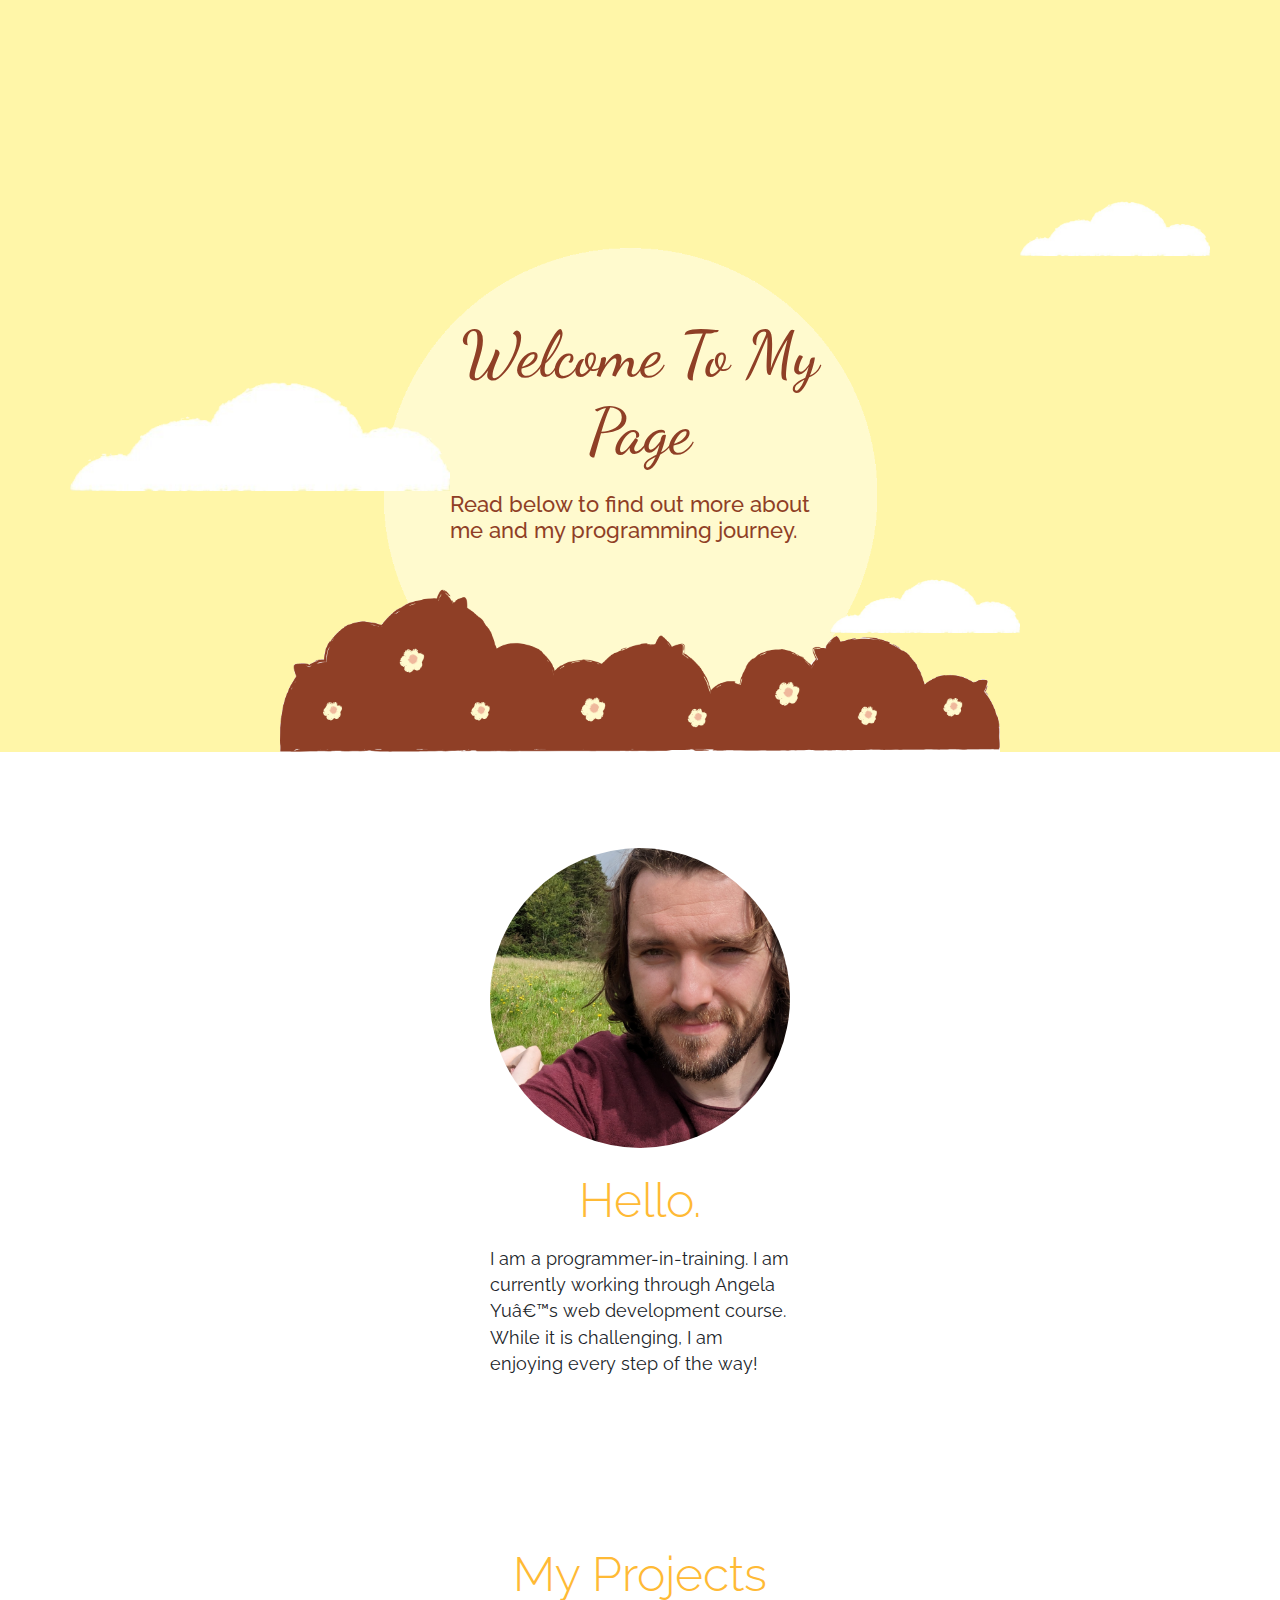
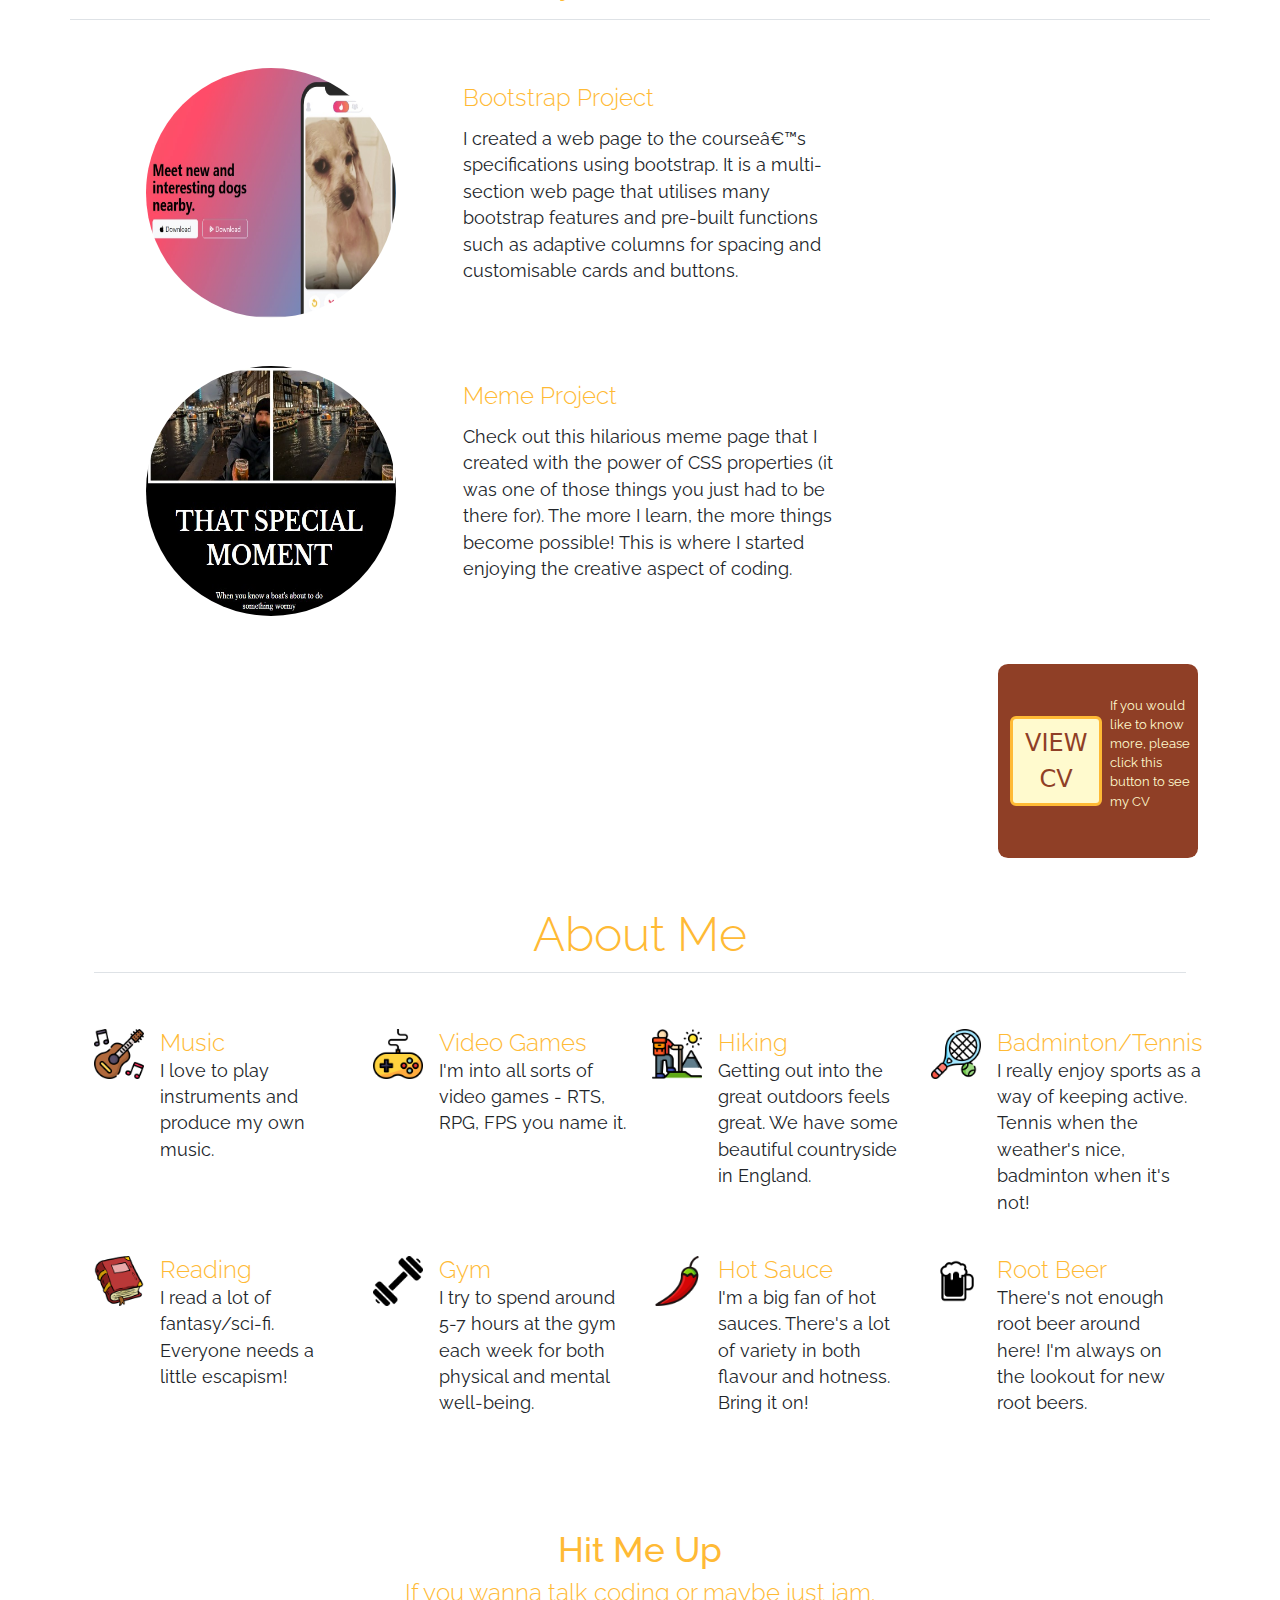
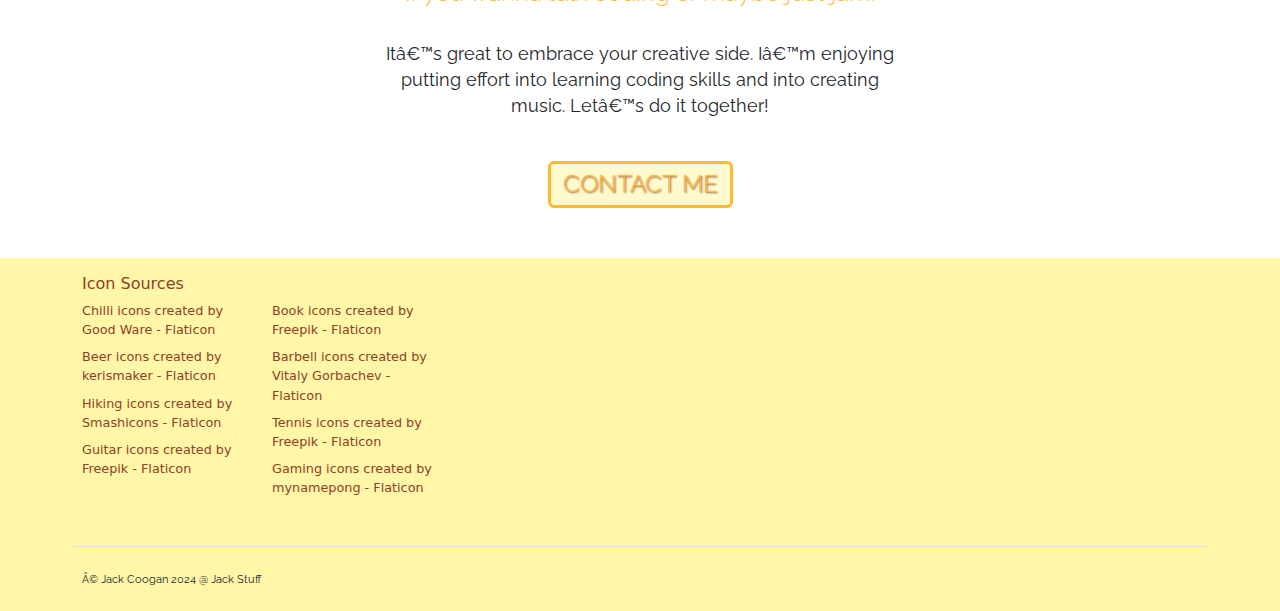
==== commit ad0e0914: "Add files via upload" ====
--- a/index.html
+++ b/index.html
@@ -128,51 +128,51 @@
                 <h3 class="pb-2 border-bottom display-5 text-center">About Me</h3>
             
                 <div class="row row-cols-1 row-cols-sm-2 row-cols-md-3 row-cols-lg-4 g-4 py-5">
-                  <div class="col d-flex align-items-start">
+                  <div class="col d-flex align-items-start me-0 me-sm-5 me-lg-0">
                     <img src="./Assets/guitar.png" class="bi text-body-secondary flex-shrink-0 me-3" width="50px" height="50px"></img>
                     <div>
-                      <h4 class="  mb-0 fs-4  ">Music</h4>
+                      <h4 class="  mb-0 fs-4 ">Music</h4>
                       <p>I love to play instruments and produce my own music.</p>
                     </div>
                   </div>
-                  <div class="col d-flex align-items-start">
+                  <div class="col d-flex align-items-start me-0 me-sm-5 me-lg-0">
                     <img src="./Assets/joystick.png" class="bi text-body-secondary flex-shrink-0 me-3" width="50px" height="50px"></img>
                     <div>
                       <h4 class="  mb-0 fs-4 ">Video Games</h4>
                       <p>I'm into all sorts of video games - RTS, RPG, FPS you name it.</p>
                     </div>
                   </div>
-                  <div class="col d-flex align-items-start">
+                  <div class="col d-flex align-items-start me-0 me-sm-5 me-lg-0">
                     <img src="./Assets/hiking.png" class="bi text-body-secondary flex-shrink-0 me-3" width="50px" height="50px"></img>                    <div>
                       <h4 class="  mb-0 fs-4  ">Hiking</h4>
                       <p>Getting out into the great outdoors feels great. We have some beautiful countryside in England.</p>
                     </div>
                   </div>
-                  <div class="col d-flex align-items-start">
+                  <div class="col d-flex align-items-start me-0 me-5 me-lg-0">
                     <img src="./Assets/tennis.png" class="bi text-body-secondary flex-shrink-0 me-3" width="50px" height="50px"></img>                    <div>
                       <h4 class="  mb-0 fs-4  ">Badminton/Tennis</h4>
                       <p>I really enjoy sports as a way of keeping active. Tennis when the weather's nice, badminton when it's not!</p>
                     </div>
                   </div>
-                  <div class="col d-flex align-items-start">
+                  <div class="col d-flex align-items-start me-0 me-sm-5 me-lg-0">
                     <img src="./Assets/book.png" class="bi text-body-secondary flex-shrink-0 me-3" width="50px" height="50px"></img>                    <div>
                       <h4 class="  mb-0 fs-4  ">Reading</h4>
                       <p>I read a lot of fantasy/sci-fi. Everyone needs a little escapism!</p>
                     </div>
                   </div>
-                  <div class="col d-flex align-items-start">
+                  <div class="col d-flex align-items-start me-0 me-sm-5 me-lg-0">
                     <img src="./Assets/barbell.png" class="bi text-body-secondary flex-shrink-0 me-3" width="50px" height="50px"></img>                    <div>
                       <h4 class="  mb-0 fs-4  ">Gym</h4>
                       <p>I try to spend around 5-7 hours at the gym each week for both physical and mental well-being.</p>
                     </div>
                   </div>
-                  <div class="col d-flex align-items-start">
+                  <div class="col d-flex align-items-start me-0 me-sm-5 me-lg-0">
                     <img src="./Assets/chilli.png" class="bi text-body-secondary flex-shrink-0 me-3" width="50px" height="50px"></img>                    <div>
                       <h4 class="  mb-0 fs-4  ">Hot Sauce</h4>
                       <p>I'm a big fan of hot sauces. There's a lot of variety in both flavour and hotness. Bring it on!</p>
                     </div>
                   </div>
-                  <div class="col d-flex align-items-start">
+                  <div class="col d-flex align-items-start me-0 me-sm-5 me-lg-0">
                     <img src="./Assets/beer.png" class="bi text-body-secondary flex-shrink-0 me-3" width="50px" height="50px"></img>                    <div>
                       <h4 class="  mb-0 fs-4  ">Root Beer</h4>
                       <p>There's not enough root beer around here! I'm always on the lookout for new root beers.</p>
@@ -191,7 +191,7 @@
                 <div class="d-flex justify-content-center">
                     <p>It’s great to embrace your creative side. I’m enjoying putting effort into learning coding skills and into creating music. Let’s do it together!</p>
                 </div>
-                <a href="./Public/4.4 HTML capstone project/public/contact.html"><button class="btn btn-outline-warning" type="button"><h4>CONTACT ME</h4></button></a>
+                <a href="./Public/4.4 HTML capstone project/public/contact.html"><button class="contact-button btn btn-outline-warning" type="button"><h4>CONTACT ME</h4></button></a>
             </div>
         </section>
         <!-- Contact me end -->
--- a/style.css
+++ b/style.css
@@ -286,6 +286,7 @@
   border-radius: 50%;
   width: 300px; 
   height: 300px;
+  object-fit: cover;
 }
 .intro-text{
   max-width: 300px;
@@ -351,19 +352,20 @@
   margin: 0;
   text-shadow: 1px 1px 2px #8f3f26 ;
 }
-#contact-me button{
+/* I initially targeted this button using #contact-me button{}, but this caused the background-color property 
+to override the bootstrap's background colour applied when hovering. Created the contact-button class and 
+selected through this to fix the issue (id selector priority was too high) */
+.contact-button{
   border: solid;
   border-color: #ffba35;
   background-color: #ffface;
   margin-bottom: 50px;
 }
-#contact-me button:hover{
-  background-color: #ffc107;
-}
+
 #contact-me button:hover h4{
  color: #8f3f26;
  text-shadow: 1px 1px 2px #fff6a8;
-}
+} 
 /* #endregion */
 
 /* #region CSS for footer section */
